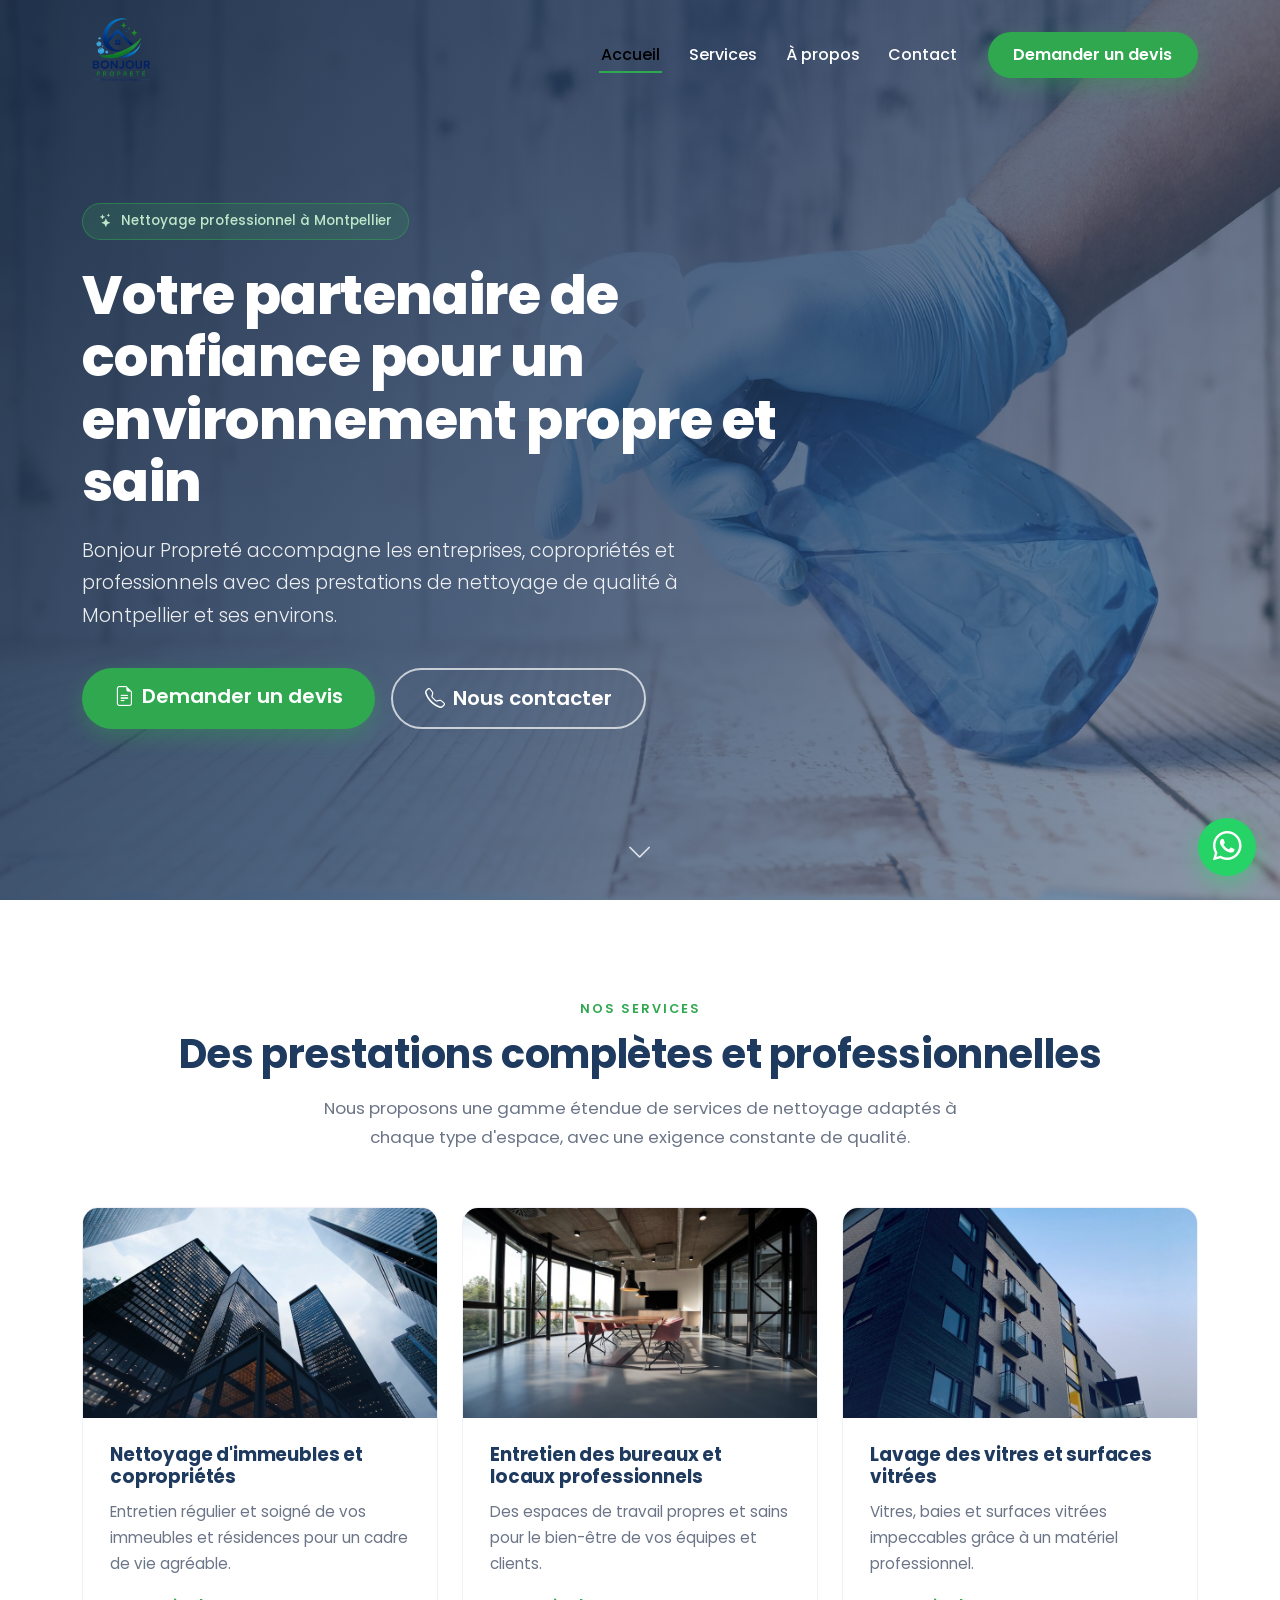
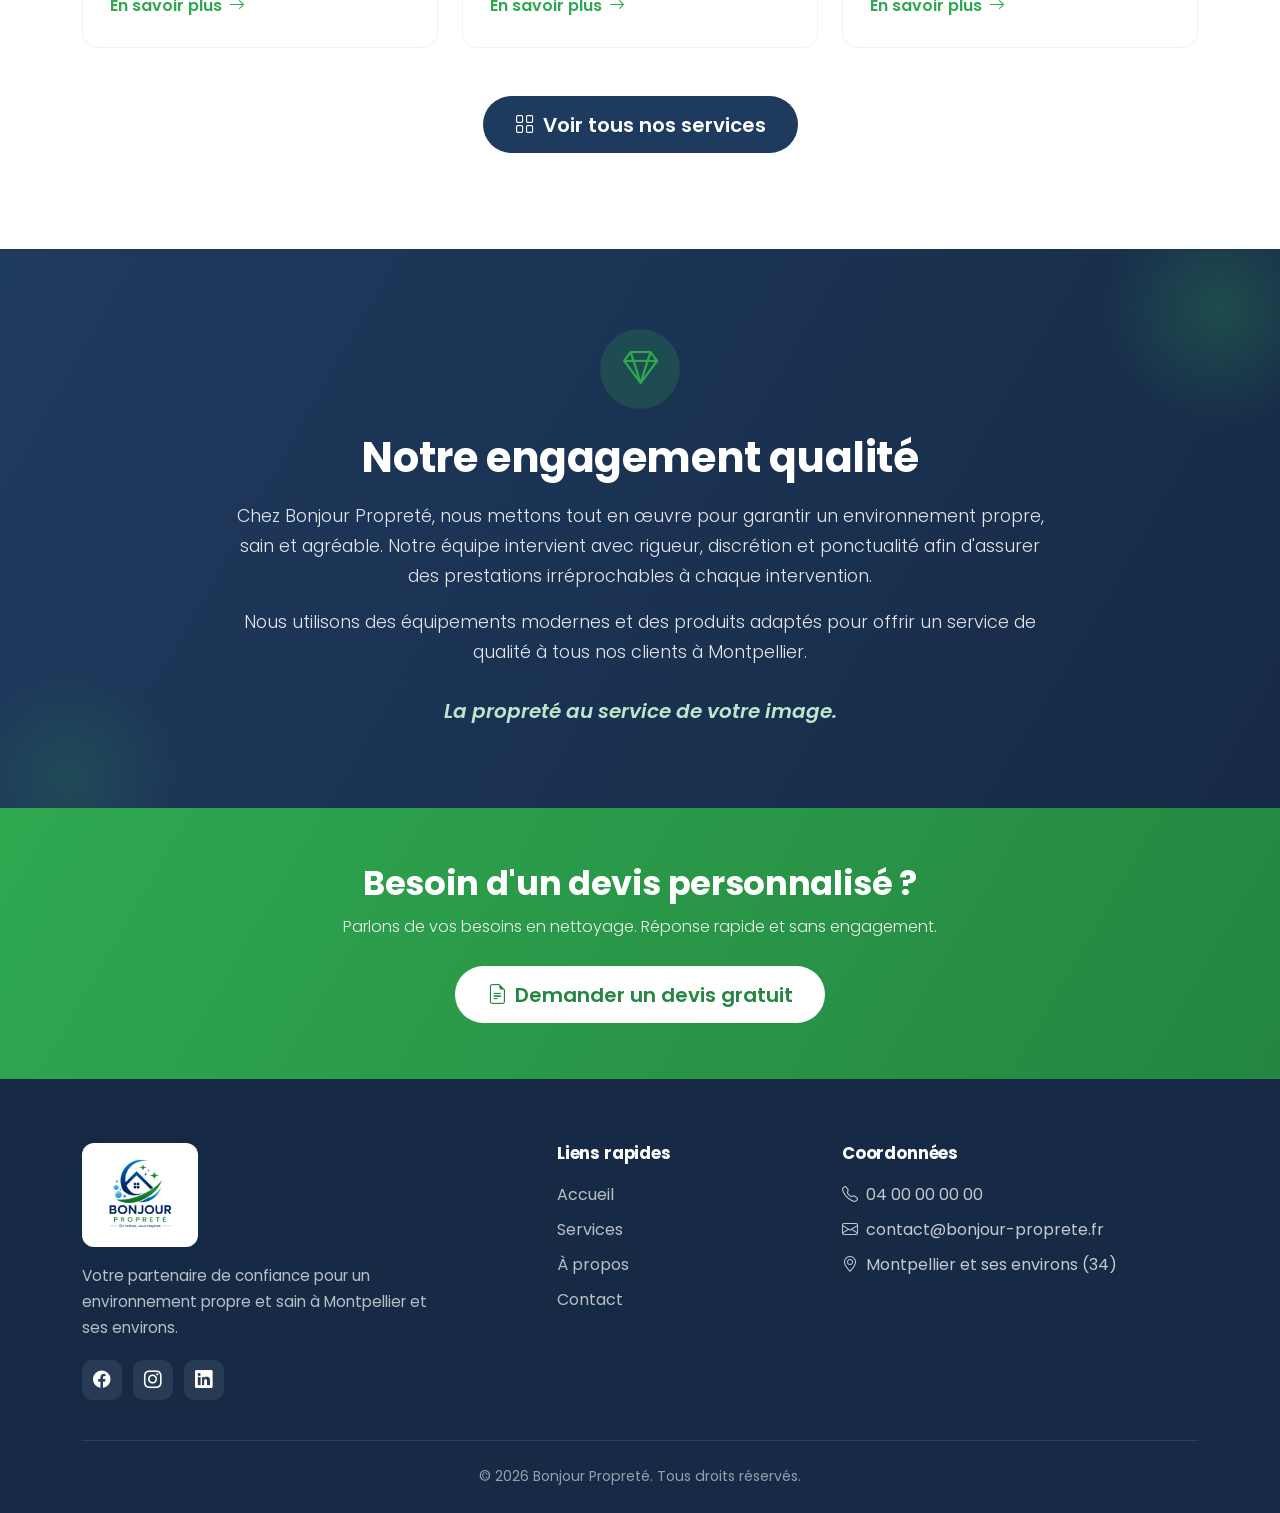
==== index.html @ d576c82c "Site vitrine Bonjour Proprete (HTML/CSS/Bootstrap) Co-authored-by: Cursor <cursoragent@cursor.com>" ====
<!DOCTYPE html>
<html lang="fr">
<head>
    <meta charset="UTF-8">
    <meta name="viewport" content="width=device-width, initial-scale=1.0">

    <!-- SEO -->
    <title>Bonjour Propreté | Entreprise de nettoyage professionnel à Montpellier</title>
    <meta name="description" content="Bonjour Propreté : entreprise de nettoyage professionnel à Montpellier. Nettoyage d'immeubles, copropriétés, bureaux, vitres, désinfection et entretien sur mesure. Demandez votre devis gratuit.">
    <meta name="keywords" content="nettoyage Montpellier, entreprise de nettoyage, nettoyage immeuble, nettoyage copropriété, entretien bureaux, nettoyage vitres, désinfection, Bonjour Propreté">
    <meta name="author" content="Bonjour Propreté">
    <meta name="robots" content="index, follow">

    <!-- Open Graph -->
    <meta property="og:type" content="website">
    <meta property="og:title" content="Bonjour Propreté | Nettoyage professionnel à Montpellier">
    <meta property="og:description" content="Votre partenaire de confiance pour un environnement propre et sain. Prestations de nettoyage de qualité à Montpellier et ses environs.">
    <meta property="og:locale" content="fr_FR">

    <link rel="canonical" href="https://www.bonjour-proprete.fr/">

    <!-- Google Fonts : Poppins -->
    <link rel="preconnect" href="https://fonts.googleapis.com">
    <link rel="preconnect" href="https://fonts.gstatic.com" crossorigin>
    <link href="https://fonts.googleapis.com/css2?family=Poppins:wght@300;400;500;600;700;800&display=swap" rel="stylesheet">

    <!-- Bootstrap 5 CSS -->
    <link href="https://cdn.jsdelivr.net/npm/bootstrap@5.3.3/dist/css/bootstrap.min.css" rel="stylesheet">

    <!-- Bootstrap Icons -->
    <link rel="stylesheet" href="https://cdn.jsdelivr.net/npm/bootstrap-icons@1.11.3/font/bootstrap-icons.min.css">

    <!-- Styles personnalisés -->
    <link rel="stylesheet" href="css/style.css">
</head>
<body>

    <!-- ================= HEADER ================= -->
    <header>
        <nav class="navbar navbar-expand-lg fixed-top bp-navbar" id="mainNav">
            <div class="container">
                <a class="navbar-brand" href="index.html">
                    <span class="bp-logo-badge">
                        <img src="images/BonjourPropete-.png" alt="Bonjour Propreté - entreprise de nettoyage" class="bp-logo-img">
                    </span>
                </a>

                <button class="navbar-toggler" type="button" data-bs-toggle="collapse" data-bs-target="#navContent" aria-controls="navContent" aria-expanded="false" aria-label="Ouvrir le menu">
                    <span class="navbar-toggler-icon"></span>
                </button>

                <div class="collapse navbar-collapse" id="navContent">
                    <ul class="navbar-nav ms-auto align-items-lg-center">
                        <li class="nav-item"><a class="nav-link active" href="index.html">Accueil</a></li>
                        <li class="nav-item"><a class="nav-link" href="services.html">Services</a></li>
                        <li class="nav-item"><a class="nav-link" href="apropos.html">À propos</a></li>
                        <li class="nav-item"><a class="nav-link" href="contact.html">Contact</a></li>
                        <li class="nav-item ms-lg-3 mt-2 mt-lg-0">
                            <a class="btn btn-bp-green" href="contact.html">Demander un devis</a>
                        </li>
                    </ul>
                </div>
            </div>
        </nav>
    </header>

    <!-- ================= HERO ================= -->
    <section id="accueil" class="bp-hero">
        <div class="bp-hero-overlay"></div>
        <div class="container bp-hero-content">
            <div class="row">
                <div class="col-lg-9 col-xl-8">
                    <span class="bp-hero-badge reveal" data-reveal>
                        <i class="bi bi-stars"></i> Nettoyage professionnel à Montpellier
                    </span>
                    <h1 class="bp-hero-title reveal" data-reveal>
                        Votre partenaire de confiance pour un environnement propre et sain
                    </h1>
                    <p class="bp-hero-subtitle reveal" data-reveal>
                        Bonjour Propreté accompagne les entreprises, copropriétés et professionnels
                        avec des prestations de nettoyage de qualité à Montpellier et ses environs.
                    </p>
                    <div class="bp-hero-actions reveal" data-reveal>
                        <a href="contact.html" class="btn btn-bp-green btn-lg">
                            <i class="bi bi-file-earmark-text me-2"></i>Demander un devis
                        </a>
                        <a href="contact.html" class="btn btn-bp-outline-light btn-lg">
                            <i class="bi bi-telephone me-2"></i>Nous contacter
                        </a>
                    </div>
                </div>
            </div>
        </div>
        <a href="#apercu-services" class="bp-hero-scroll" aria-label="Découvrir nos services">
            <i class="bi bi-chevron-down"></i>
        </a>
    </section>

    <!-- ================= APERÇU DES SERVICES ================= -->
    <section id="apercu-services" class="bp-section">
        <div class="container">
            <div class="text-center bp-section-head reveal" data-reveal>
                <span class="bp-eyebrow">Nos services</span>
                <h2 class="bp-section-title">Des prestations complètes et professionnelles</h2>
                <p class="bp-section-text mx-auto">
                    Nous proposons une gamme étendue de services de nettoyage adaptés à chaque type d'espace,
                    avec une exigence constante de qualité.
                </p>
            </div>

            <div class="row g-4">
                <div class="col-md-6 col-lg-4 reveal" data-reveal>
                    <article class="bp-service-card h-100">
                        <div class="bp-service-media">
                            <img src="images/services/immeuble.jpg" alt="Nettoyage d'immeubles et copropriétés" loading="lazy">
                        </div>
                        <div class="bp-service-body">
                            <h3>Nettoyage d'immeubles et copropriétés</h3>
                            <p>Entretien régulier et soigné de vos immeubles et résidences pour un cadre de vie agréable.</p>
                            <a href="services.html" class="bp-service-link">En savoir plus <i class="bi bi-arrow-right"></i></a>
                        </div>
                    </article>
                </div>
                <div class="col-md-6 col-lg-4 reveal" data-reveal>
                    <article class="bp-service-card h-100">
                        <div class="bp-service-media">
                            <img src="images/services/bureaux.jpg" alt="Entretien des bureaux et locaux professionnels" loading="lazy">
                        </div>
                        <div class="bp-service-body">
                            <h3>Entretien des bureaux et locaux professionnels</h3>
                            <p>Des espaces de travail propres et sains pour le bien-être de vos équipes et clients.</p>
                            <a href="services.html" class="bp-service-link">En savoir plus <i class="bi bi-arrow-right"></i></a>
                        </div>
                    </article>
                </div>
                <div class="col-md-6 col-lg-4 reveal" data-reveal>
                    <article class="bp-service-card h-100">
                        <div class="bp-service-media">
                            <img src="images/services/vitres.jpg" alt="Lavage des vitres et surfaces vitrées" loading="lazy">
                        </div>
                        <div class="bp-service-body">
                            <h3>Lavage des vitres et surfaces vitrées</h3>
                            <p>Vitres, baies et surfaces vitrées impeccables grâce à un matériel professionnel.</p>
                            <a href="services.html" class="bp-service-link">En savoir plus <i class="bi bi-arrow-right"></i></a>
                        </div>
                    </article>
                </div>
            </div>

            <div class="text-center mt-5 reveal" data-reveal>
                <a href="services.html" class="btn btn-bp-navy btn-lg">
                    <i class="bi bi-grid me-2"></i>Voir tous nos services
                </a>
            </div>
        </div>
    </section>

    <!-- ================= ENGAGEMENT QUALITÉ ================= -->
    <section class="bp-quality">
        <div class="container">
            <div class="row justify-content-center text-center">
                <div class="col-lg-9 reveal" data-reveal>
                    <span class="bp-quality-icon"><i class="bi bi-gem"></i></span>
                    <h2>Notre engagement qualité</h2>
                    <p>
                        Chez Bonjour Propreté, nous mettons tout en œuvre pour garantir un environnement
                        propre, sain et agréable. Notre équipe intervient avec rigueur, discrétion et
                        ponctualité afin d'assurer des prestations irréprochables à chaque intervention.
                    </p>
                    <p>
                        Nous utilisons des équipements modernes et des produits adaptés pour offrir
                        un service de qualité à tous nos clients à Montpellier.
                    </p>
                    <p class="bp-quality-tagline">La propreté au service de votre image.</p>
                </div>
            </div>
        </div>
    </section>

    <!-- ================= BANDEAU CTA ================= -->
    <section class="bp-cta-band">
        <div class="container reveal" data-reveal>
            <h2>Besoin d'un devis personnalisé ?</h2>
            <p>Parlons de vos besoins en nettoyage. Réponse rapide et sans engagement.</p>
            <a href="contact.html" class="btn btn-bp-white btn-lg">
                <i class="bi bi-file-earmark-text me-2"></i>Demander un devis gratuit
            </a>
        </div>
    </section>

    <!-- ================= FOOTER ================= -->
    <footer class="bp-footer">
        <div class="container">
            <div class="row g-4">
                <div class="col-lg-4">
                    <a class="navbar-brand d-inline-flex mb-3" href="index.html">
                        <span class="bp-logo-badge">
                            <img src="images/BonjourPropete-.png" alt="Bonjour Propreté" class="bp-logo-img">
                        </span>
                    </a>
                    <p class="bp-footer-text">
                        Votre partenaire de confiance pour un environnement propre et sain à Montpellier et ses environs.
                    </p>
                    <div class="bp-social">
                        <a href="#" aria-label="Facebook"><i class="bi bi-facebook"></i></a>
                        <a href="#" aria-label="Instagram"><i class="bi bi-instagram"></i></a>
                        <a href="#" aria-label="LinkedIn"><i class="bi bi-linkedin"></i></a>
                    </div>
                </div>
                <div class="col-6 col-lg-3 offset-lg-1">
                    <h4>Liens rapides</h4>
                    <ul class="bp-footer-links">
                        <li><a href="index.html">Accueil</a></li>
                        <li><a href="services.html">Services</a></li>
                        <li><a href="apropos.html">À propos</a></li>
                        <li><a href="contact.html">Contact</a></li>
                    </ul>
                </div>
                <div class="col-6 col-lg-4">
                    <h4>Coordonnées</h4>
                    <ul class="bp-footer-contact">
                        <li><i class="bi bi-telephone me-2"></i>04 00 00 00 00</li>
                        <li><i class="bi bi-envelope me-2"></i>contact@bonjour-proprete.fr</li>
                        <li><i class="bi bi-geo-alt me-2"></i>Montpellier et ses environs (34)</li>
                    </ul>
                </div>
            </div>
            <div class="bp-footer-bottom">
                <p>© <span id="year"></span> Bonjour Propreté. Tous droits réservés.</p>
            </div>
        </div>
    </footer>

    <!-- Bouton WhatsApp flottant -->
    <a href="https://wa.me/33600000000" class="bp-whatsapp" target="_blank" rel="noopener" aria-label="Contactez-nous sur WhatsApp">
        <i class="bi bi-whatsapp"></i>
    </a>

    <!-- Bootstrap JS -->
    <script src="https://cdn.jsdelivr.net/npm/bootstrap@5.3.3/dist/js/bootstrap.bundle.min.js"></script>
    <!-- Script personnalisé -->
    <script src="js/script.js"></script>
</body>
</html>
---- css/style.css ----
/* ===================================================================
   Bonjour Propreté — Styles personnalisés
   Palette (couleurs du logo) :
   Bleu marine #1F3A5F · Bleu clair #4BA3E8 · Blanc #FFFFFF
   Gris clair #F5F7FA · Vert #2FA850 · Texte #333333
   =================================================================== */

:root {
    --bp-navy: #1F3A5F;
    --bp-navy-dark: #162a45;
    --bp-white: #FFFFFF;
    --bp-light: #F5F7FA;
    --bp-green: #2FA850;
    --bp-green-dark: #248640;
    --bp-blue-light: #4BA3E8;
    --bp-text: #333333;
    --bp-muted: #6b7587;
    --bp-shadow: 0 18px 45px rgba(31, 58, 95, 0.12);
    --bp-shadow-soft: 0 8px 24px rgba(31, 58, 95, 0.08);
    --bp-radius: 16px;
}

* {
    scroll-behavior: smooth;
}

html {
    scroll-behavior: smooth;
}

body {
    font-family: 'Poppins', -apple-system, BlinkMacSystemFont, 'Segoe UI', sans-serif;
    color: var(--bp-text);
    background-color: var(--bp-white);
    overflow-x: hidden;
}

h1, h2, h3, h4, h5, h6 {
    font-weight: 700;
    color: var(--bp-navy);
    letter-spacing: -0.01em;
}

p {
    line-height: 1.7;
    color: var(--bp-text);
}

section {
    scroll-margin-top: 100px;
}

/* ===================== BOUTONS ===================== */
.btn {
    font-weight: 600;
    border-radius: 50px;
    padding: 0.7rem 1.6rem;
    transition: all 0.3s ease;
    border: none;
}

.btn-lg {
    padding: 0.85rem 2rem;
}

.btn-bp-green {
    background-color: var(--bp-green);
    color: #fff;
    box-shadow: 0 8px 20px rgba(47, 168, 80, 0.35);
}

.btn-bp-green:hover {
    background-color: var(--bp-green-dark);
    color: #fff;
    transform: translateY(-2px);
    box-shadow: 0 12px 26px rgba(47, 168, 80, 0.45);
}

.btn-bp-navy {
    background-color: var(--bp-navy);
    color: #fff;
}

.btn-bp-navy:hover {
    background-color: var(--bp-navy-dark);
    color: #fff;
    transform: translateY(-2px);
}

.btn-bp-outline-light {
    background-color: transparent;
    color: #fff;
    border: 2px solid rgba(255, 255, 255, 0.7);
}

.btn-bp-outline-light:hover {
    background-color: #fff;
    color: var(--bp-navy);
    transform: translateY(-2px);
}

/* ===================== NAVBAR ===================== */
.bp-navbar {
    background-color: transparent;
    padding: 0.75rem 0;
    transition: all 0.35s ease;
}

.bp-navbar.scrolled {
    background-color: rgba(255, 255, 255, 0.97);
    box-shadow: var(--bp-shadow-soft);
    padding: 0.45rem 0;
    -webkit-backdrop-filter: blur(8px);
    backdrop-filter: blur(8px);
}

.navbar-brand {
    padding: 0;
}

.bp-logo-img {
    height: 78px;
    width: auto;
    display: block;
    transition: height 0.35s ease;
}

/* Logo transparent affiché directement (sans fond) */
.bp-logo-badge {
    display: inline-flex;
    background-color: transparent;
    padding: 0;
    transition: all 0.35s ease;
}

.bp-navbar.scrolled .bp-logo-img {
    height: 60px;
}

/* Logo du footer (sur fond bleu marine) : pastille blanche pour rester lisible */
.bp-footer .bp-logo-badge {
    background-color: #fff;
    border-radius: 12px;
    padding: 10px 16px;
    box-shadow: var(--bp-shadow-soft);
}

.bp-footer .bp-logo-img {
    height: 84px;
}

/* Liens nav clairs quand la navbar est transparente (au-dessus du hero) */
.bp-navbar .nav-link {
    color: #fff;
    font-weight: 500;
    margin: 0 0.4rem;
    position: relative;
    transition: color 0.25s ease;
}

.bp-navbar .nav-link::after {
    content: '';
    position: absolute;
    left: 0.4rem;
    bottom: 2px;
    width: 0;
    height: 2px;
    background-color: var(--bp-green);
    transition: width 0.3s ease;
}

.bp-navbar .nav-link:hover::after,
.bp-navbar .nav-link.active::after {
    width: calc(100% - 0.8rem);
}

.bp-navbar.scrolled .nav-link {
    color: var(--bp-navy);
}

.navbar-toggler {
    border: none;
    color: #fff;
    font-size: 1.4rem;
}

.navbar-toggler:focus {
    box-shadow: none;
}

.bp-navbar:not(.scrolled) .navbar-toggler-icon {
    filter: invert(1) brightness(2);
}

/* Menu mobile lisible */
@media (max-width: 991.98px) {
    .bp-navbar,
    .bp-navbar.scrolled {
        background-color: rgba(255, 255, 255, 0.98);
        -webkit-backdrop-filter: blur(8px);
        backdrop-filter: blur(8px);
    }
    .bp-navbar .nav-link {
        color: var(--bp-navy);
    }
    .bp-navbar .navbar-toggler-icon {
        filter: none;
    }
    .navbar-toggler {
        color: var(--bp-navy);
    }
    .navbar-collapse {
        padding-top: 0.5rem;
    }
}

/* ===================== HERO ===================== */
.bp-hero {
    position: relative;
    min-height: 100vh;
    display: flex;
    align-items: center;
    background: linear-gradient(rgba(31, 58, 95, 0.05), rgba(31, 58, 95, 0.05)),
        url('../images/hero.jpg') center/cover no-repeat;
    color: #fff;
}

.bp-hero-overlay {
    position: absolute;
    inset: 0;
    background: linear-gradient(120deg, rgba(22, 42, 69, 0.92) 0%, rgba(31, 58, 95, 0.78) 45%, rgba(31, 58, 95, 0.45) 100%);
}

.bp-hero-content {
    position: relative;
    z-index: 2;
    padding-top: 6rem;
    padding-bottom: 4rem;
}

.bp-hero-badge {
    display: inline-flex;
    align-items: center;
    gap: 0.5rem;
    background-color: rgba(47, 168, 80, 0.18);
    border: 1px solid rgba(47, 168, 80, 0.5);
    color: #bfe6cb;
    padding: 0.45rem 1rem;
    border-radius: 50px;
    font-size: 0.85rem;
    font-weight: 500;
    margin-bottom: 1.5rem;
}

.bp-hero-title {
    color: #fff;
    font-size: clamp(2rem, 5vw, 3.4rem);
    font-weight: 800;
    line-height: 1.15;
    margin-bottom: 1.3rem;
}

.bp-hero-subtitle {
    font-size: clamp(1rem, 2vw, 1.2rem);
    color: rgba(255, 255, 255, 0.9);
    max-width: 640px;
    margin-bottom: 2.2rem;
    font-weight: 300;
}

.bp-hero-actions {
    display: flex;
    flex-wrap: wrap;
    gap: 1rem;
}

.bp-hero-scroll {
    position: absolute;
    bottom: 28px;
    left: 50%;
    transform: translateX(-50%);
    z-index: 2;
    color: rgba(255, 255, 255, 0.8);
    font-size: 1.6rem;
    animation: bpBounce 2s infinite;
    text-decoration: none;
}

@keyframes bpBounce {
    0%, 100% { transform: translate(-50%, 0); }
    50% { transform: translate(-50%, 10px); }
}

/* ===================== BANNIÈRE DE PAGE (sous-pages) ===================== */
.bp-page-hero {
    position: relative;
    background: linear-gradient(120deg, var(--bp-navy-dark) 0%, var(--bp-navy) 100%);
    color: #fff;
    padding: 10rem 0 4.5rem;
    text-align: center;
    overflow: hidden;
}

.bp-page-hero::before {
    content: '';
    position: absolute;
    top: -80px;
    right: -60px;
    width: 260px;
    height: 260px;
    background: radial-gradient(circle, rgba(47, 168, 80, 0.25), transparent 70%);
    border-radius: 50%;
}

.bp-page-hero::after {
    content: '';
    position: absolute;
    bottom: -90px;
    left: -50px;
    width: 240px;
    height: 240px;
    background: radial-gradient(circle, rgba(75, 163, 232, 0.18), transparent 70%);
    border-radius: 50%;
}

.bp-page-hero .container {
    position: relative;
    z-index: 2;
}

.bp-page-hero h1 {
    color: #fff;
    font-size: clamp(1.9rem, 4vw, 2.9rem);
    font-weight: 800;
    margin-bottom: 0.9rem;
}

.bp-page-hero p {
    color: rgba(255, 255, 255, 0.85);
    max-width: 640px;
    margin: 0 auto;
    font-weight: 300;
}

.bp-breadcrumb {
    display: inline-flex;
    align-items: center;
    gap: 0.5rem;
    margin-top: 1.2rem;
    font-size: 0.9rem;
    color: rgba(255, 255, 255, 0.7);
}

.bp-breadcrumb a {
    color: #bfe6cb;
    text-decoration: none;
    transition: color 0.25s ease;
}

.bp-breadcrumb a:hover {
    color: #fff;
}

.bp-breadcrumb i {
    font-size: 0.75rem;
}

/* Bandeau d'appel à l'action */
.bp-cta-band {
    background: linear-gradient(120deg, var(--bp-green) 0%, var(--bp-green-dark) 100%);
    color: #fff;
    padding: 3.5rem 0;
    text-align: center;
}

.bp-cta-band h2 {
    color: #fff;
    font-size: clamp(1.5rem, 3vw, 2.1rem);
    margin-bottom: 0.6rem;
}

.bp-cta-band p {
    color: rgba(255, 255, 255, 0.9);
    margin-bottom: 1.6rem;
    font-weight: 300;
}

.btn-bp-white {
    background-color: #fff;
    color: var(--bp-green-dark);
}

.btn-bp-white:hover {
    background-color: var(--bp-navy);
    color: #fff;
    transform: translateY(-2px);
}

/* ===================== SECTIONS GÉNÉRIQUES ===================== */
.bp-section {
    padding: 6rem 0;
}

.bp-section-alt {
    background-color: var(--bp-light);
}

.bp-section-head {
    margin-bottom: 3.5rem;
}

.bp-eyebrow {
    display: inline-block;
    text-transform: uppercase;
    letter-spacing: 2px;
    font-size: 0.8rem;
    font-weight: 600;
    color: var(--bp-green);
    margin-bottom: 0.75rem;
}

.bp-section-title {
    font-size: clamp(1.6rem, 3.5vw, 2.5rem);
    font-weight: 700;
    margin-bottom: 1rem;
}

.bp-section-text {
    color: var(--bp-muted);
    max-width: 680px;
    font-size: 1.05rem;
}

/* ===================== SERVICES ===================== */
.bp-service-card {
    display: flex;
    flex-direction: column;
    background-color: #fff;
    border: 1px solid #eef1f6;
    border-radius: var(--bp-radius);
    overflow: hidden;
    transition: transform 0.35s ease, box-shadow 0.35s ease, border-color 0.35s ease;
}

.bp-service-card:hover {
    transform: translateY(-8px);
    box-shadow: var(--bp-shadow);
    border-color: transparent;
}

.bp-service-media {
    position: relative;
    height: 210px;
    overflow: hidden;
}

.bp-service-media img {
    width: 100%;
    height: 100%;
    object-fit: cover;
    transition: transform 0.6s ease;
}

.bp-service-card:hover .bp-service-media img {
    transform: scale(1.08);
}

.bp-service-media::after {
    content: '';
    position: absolute;
    inset: 0;
    background: linear-gradient(to top, rgba(31, 58, 95, 0.35), transparent 55%);
}

.bp-service-body {
    display: flex;
    flex-direction: column;
    flex: 1 1 auto;
    padding: 1.6rem 1.7rem 1.8rem;
}

.bp-service-card h3 {
    font-size: 1.15rem;
    margin-bottom: 0.7rem;
}

.bp-service-card p {
    color: var(--bp-muted);
    font-size: 0.95rem;
    margin-bottom: 1.1rem;
}

.bp-service-link {
    margin-top: auto;
    align-self: flex-start;
    display: inline-flex;
    align-items: center;
    gap: 0.45rem;
    font-weight: 600;
    color: var(--bp-green);
    text-decoration: none;
    transition: gap 0.25s ease, color 0.25s ease;
}

.bp-service-link i {
    transition: transform 0.25s ease;
}

.bp-service-link:hover {
    color: var(--bp-green-dark);
}

.bp-service-link:hover i {
    transform: translateX(4px);
}

/* ===================== PRESTATIONS DÉTAILLÉES ===================== */
.bp-detail-card {
    background-color: #fff;
    border-radius: var(--bp-radius);
    padding: 2.2rem;
    box-shadow: var(--bp-shadow-soft);
    transition: transform 0.35s ease, box-shadow 0.35s ease;
    border-top: 4px solid var(--bp-green);
}

.bp-detail-card:hover {
    transform: translateY(-6px);
    box-shadow: var(--bp-shadow);
}

.bp-detail-freq {
    display: inline-flex;
    align-items: center;
    gap: 0.4rem;
    background-color: rgba(47, 168, 80, 0.12);
    color: var(--bp-green-dark);
    font-size: 0.78rem;
    font-weight: 600;
    padding: 0.35rem 0.8rem;
    border-radius: 50px;
    margin-bottom: 1.2rem;
}

.bp-detail-head {
    display: flex;
    align-items: center;
    gap: 1rem;
    margin-bottom: 1.5rem;
}

.bp-detail-head i {
    font-size: 1.8rem;
    color: var(--bp-green);
    background-color: rgba(31, 58, 95, 0.06);
    width: 56px;
    height: 56px;
    border-radius: 14px;
    display: flex;
    align-items: center;
    justify-content: center;
}

.bp-detail-head h3 {
    font-size: 1.25rem;
    margin: 0;
}

.bp-detail-list {
    list-style: none;
    padding: 0;
    margin: 0;
}

.bp-detail-list li {
    position: relative;
    padding-left: 1.8rem;
    margin-bottom: 0.75rem;
    color: var(--bp-text);
}

.bp-detail-list li::before {
    content: '\F26E';
    font-family: 'bootstrap-icons';
    position: absolute;
    left: 0;
    top: 1px;
    color: var(--bp-green);
    font-size: 1rem;
}

/* ===================== POURQUOI NOUS CHOISIR ===================== */
.bp-why-card {
    text-align: center;
    padding: 2rem 1.2rem;
    border-radius: var(--bp-radius);
    background-color: #fff;
    transition: transform 0.35s ease, box-shadow 0.35s ease;
}

.bp-why-card:hover {
    transform: translateY(-6px);
    box-shadow: var(--bp-shadow);
}

.bp-why-icon {
    width: 72px;
    height: 72px;
    margin: 0 auto 1.2rem;
    border-radius: 50%;
    display: flex;
    align-items: center;
    justify-content: center;
    font-size: 1.9rem;
    color: #fff;
    background: linear-gradient(135deg, var(--bp-navy), #2c4f7c);
    box-shadow: 0 10px 22px rgba(31, 58, 95, 0.25);
}

.bp-why-card h3 {
    font-size: 1.1rem;
    margin-bottom: 0.6rem;
}

.bp-why-card p {
    color: var(--bp-muted);
    font-size: 0.9rem;
    margin-bottom: 0;
}

/* ===================== À PROPOS ===================== */
.bp-about-img {
    position: relative;
    border-radius: 20px;
    overflow: hidden;
    box-shadow: var(--bp-shadow);
}

.bp-about-img img {
    width: 100%;
    height: 100%;
    object-fit: cover;
    display: block;
    border-radius: 20px;
}

.bp-about-img-badge {
    position: absolute;
    bottom: 22px;
    left: 22px;
    right: 22px;
    background-color: rgba(255, 255, 255, 0.97);
    border-radius: 14px;
    padding: 1rem 1.2rem;
    display: flex;
    align-items: center;
    gap: 0.9rem;
    box-shadow: var(--bp-shadow-soft);
}

.bp-about-img-badge i {
    font-size: 2rem;
    color: var(--bp-green);
}

.bp-about-img-badge strong {
    display: block;
    color: var(--bp-navy);
    font-size: 1rem;
}

.bp-about-img-badge span {
    font-size: 0.85rem;
    color: var(--bp-muted);
}

.bp-quote {
    border-left: 4px solid var(--bp-green);
    background-color: var(--bp-light);
    border-radius: 0 12px 12px 0;
    padding: 1rem 1.3rem;
    margin: 1.5rem 0;
    font-style: italic;
    font-weight: 500;
    color: var(--bp-navy);
}

.bp-about-points {
    list-style: none;
    padding: 0;
    margin: 1.5rem 0 2rem;
}

.bp-about-points li {
    margin-bottom: 0.8rem;
    font-weight: 500;
    color: var(--bp-text);
}

.bp-about-points i {
    color: var(--bp-green);
    margin-right: 0.6rem;
}

/* ===================== ENGAGEMENT QUALITÉ ===================== */
.bp-quality {
    background: linear-gradient(120deg, var(--bp-navy) 0%, var(--bp-navy-dark) 100%);
    color: #fff;
    padding: 5rem 0;
    position: relative;
    overflow: hidden;
}

.bp-quality::before {
    content: '';
    position: absolute;
    top: -60px;
    right: -60px;
    width: 240px;
    height: 240px;
    background: radial-gradient(circle, rgba(47, 168, 80, 0.25), transparent 70%);
    border-radius: 50%;
}

.bp-quality::after {
    content: '';
    position: absolute;
    bottom: -80px;
    left: -40px;
    width: 220px;
    height: 220px;
    background: radial-gradient(circle, rgba(47, 168, 80, 0.18), transparent 70%);
    border-radius: 50%;
}

.bp-quality-icon {
    display: inline-flex;
    align-items: center;
    justify-content: center;
    width: 80px;
    height: 80px;
    border-radius: 50%;
    background-color: rgba(47, 168, 80, 0.2);
    color: var(--bp-green);
    font-size: 2.2rem;
    margin-bottom: 1.5rem;
}

.bp-quality h2 {
    color: #fff;
    font-size: clamp(1.7rem, 4vw, 2.6rem);
    margin-bottom: 1.2rem;
    position: relative;
}

.bp-quality p {
    color: rgba(255, 255, 255, 0.88);
    font-size: 1.1rem;
    font-weight: 300;
    position: relative;
}

.bp-quality-tagline {
    margin-top: 1.6rem;
    margin-bottom: 0;
    font-size: 1.25rem !important;
    font-weight: 600 !important;
    color: #bfe6cb !important;
    font-style: italic;
}

/* ===================== CONTACT ===================== */
.bp-form {
    background-color: #fff;
    border-radius: var(--bp-radius);
    padding: 2.4rem;
    box-shadow: var(--bp-shadow-soft);
    border: 1px solid #eef1f6;
}

.bp-form .form-label {
    font-weight: 500;
    color: var(--bp-navy);
    margin-bottom: 0.4rem;
}

.bp-form .form-control,
.bp-form .form-select {
    border-radius: 10px;
    border: 1px solid #dde3ec;
    padding: 0.7rem 1rem;
    background-color: var(--bp-light);
    transition: all 0.25s ease;
}

.bp-form .form-control:focus,
.bp-form .form-select:focus {
    border-color: var(--bp-green);
    box-shadow: 0 0 0 0.2rem rgba(47, 168, 80, 0.18);
    background-color: #fff;
}

.bp-form-success {
    background-color: #e8f6ee;
    color: #1f7a44;
    border-radius: 10px;
    padding: 0.9rem 1.1rem;
    font-weight: 500;
}

.bp-contact-info {
    background: linear-gradient(135deg, var(--bp-navy), var(--bp-navy-dark));
    border-radius: var(--bp-radius);
    padding: 2.4rem;
    color: #fff;
}

.bp-contact-info h3 {
    color: #fff;
    margin-bottom: 0.4rem;
}

.bp-contact-intro {
    color: rgba(255, 255, 255, 0.75);
    margin-bottom: 1.8rem;
    font-size: 0.95rem;
}

.bp-contact-item {
    display: flex;
    align-items: center;
    gap: 1rem;
    color: #fff;
    text-decoration: none;
    padding: 0.9rem 0;
    border-bottom: 1px solid rgba(255, 255, 255, 0.12);
    transition: all 0.25s ease;
}

.bp-contact-item:hover {
    color: var(--bp-green);
    transform: translateX(4px);
}

.bp-contact-ico {
    flex-shrink: 0;
    width: 46px;
    height: 46px;
    border-radius: 12px;
    background-color: rgba(47, 168, 80, 0.2);
    color: var(--bp-green);
    display: flex;
    align-items: center;
    justify-content: center;
    font-size: 1.2rem;
}

.bp-contact-item strong {
    display: block;
    font-size: 0.8rem;
    text-transform: uppercase;
    letter-spacing: 1px;
    color: rgba(255, 255, 255, 0.6);
    font-weight: 500;
    margin-bottom: 2px;
}

.bp-contact-hours {
    margin-top: 1.6rem;
    padding: 0.9rem 1.1rem;
    background-color: rgba(47, 168, 80, 0.15);
    border-radius: 10px;
    font-size: 0.92rem;
    color: #bfe6cb;
}

/* ===================== FOOTER ===================== */
.bp-footer {
    background-color: var(--bp-navy-dark);
    color: rgba(255, 255, 255, 0.75);
    padding: 4rem 0 1.5rem;
}

.bp-footer h4 {
    color: #fff;
    font-size: 1.05rem;
    margin-bottom: 1.2rem;
}

.bp-footer-text {
    color: rgba(255, 255, 255, 0.7);
    font-size: 0.95rem;
}

.bp-footer-links,
.bp-footer-contact {
    list-style: none;
    padding: 0;
    margin: 0;
}

.bp-footer-links li,
.bp-footer-contact li {
    margin-bottom: 0.7rem;
}

.bp-footer-links a {
    color: rgba(255, 255, 255, 0.7);
    text-decoration: none;
    transition: color 0.25s ease, padding-left 0.25s ease;
}

.bp-footer-links a:hover {
    color: var(--bp-green);
    padding-left: 5px;
}

.bp-social {
    display: flex;
    gap: 0.7rem;
    margin-top: 1.2rem;
}

.bp-social a {
    width: 40px;
    height: 40px;
    border-radius: 10px;
    background-color: rgba(255, 255, 255, 0.08);
    color: #fff;
    display: flex;
    align-items: center;
    justify-content: center;
    font-size: 1.1rem;
    transition: all 0.25s ease;
}

.bp-social a:hover {
    background-color: var(--bp-green);
    color: #fff;
    transform: translateY(-3px);
}

.bp-footer-bottom {
    border-top: 1px solid rgba(255, 255, 255, 0.1);
    margin-top: 2.5rem;
    padding-top: 1.5rem;
    text-align: center;
}

.bp-footer-bottom p {
    margin: 0;
    font-size: 0.88rem;
    color: rgba(255, 255, 255, 0.55);
}

/* ===================== WHATSAPP FLOTTANT ===================== */
.bp-whatsapp {
    position: fixed;
    bottom: 24px;
    right: 24px;
    width: 58px;
    height: 58px;
    border-radius: 50%;
    background-color: #25D366;
    color: #fff;
    display: flex;
    align-items: center;
    justify-content: center;
    font-size: 1.8rem;
    z-index: 1030;
    box-shadow: 0 8px 22px rgba(37, 211, 102, 0.45);
    transition: transform 0.3s ease;
    animation: bpPulse 2.2s infinite;
}

.bp-whatsapp:hover {
    color: #fff;
    transform: scale(1.1);
}

@keyframes bpPulse {
    0% { box-shadow: 0 0 0 0 rgba(37, 211, 102, 0.5); }
    70% { box-shadow: 0 0 0 16px rgba(37, 211, 102, 0); }
    100% { box-shadow: 0 0 0 0 rgba(37, 211, 102, 0); }
}

/* ===================== ANIMATIONS AU DÉFILEMENT ===================== */
.reveal {
    opacity: 0;
    transform: translateY(35px);
    transition: opacity 0.7s ease, transform 0.7s ease;
}

.reveal.is-visible {
    opacity: 1;
    transform: translateY(0);
}

@media (prefers-reduced-motion: reduce) {
    .reveal {
        opacity: 1;
        transform: none;
        transition: none;
    }
    .bp-hero-scroll,
    .bp-whatsapp {
        animation: none;
    }
}

/* ===================== RESPONSIVE ===================== */

/* Évite tout débordement horizontal et garde les médias fluides */
img,
video,
svg {
    max-width: 100%;
    height: auto;
}

/* Grands écrans / petits laptops */
@media (max-width: 1199.98px) {
    .bp-section {
        padding: 5rem 0;
    }
    .bp-hero-title {
        font-size: clamp(2rem, 4.6vw, 3rem);
    }
}

/* Tablettes (paysage) et petits écrans */
@media (max-width: 991.98px) {
    .bp-section {
        padding: 4rem 0;
    }
    .bp-hero {
        min-height: 88vh;
        text-align: center;
    }
    .bp-hero-content {
        padding-top: 7rem;
    }
    .bp-hero-actions {
        justify-content: center;
    }
    .bp-hero-subtitle {
        margin-left: auto;
        margin-right: auto;
    }
    /* Logo : tailles fixes (la navbar est blanche en mode menu mobile) */
    .bp-logo-img,
    .bp-navbar.scrolled .bp-logo-img {
        height: 64px;
    }
    /* Menu déroulant : fond carte lisible */
    .navbar-collapse {
        background-color: #fff;
        border-radius: 14px;
        padding: 0.5rem 1rem 1rem;
        margin-top: 0.5rem;
        box-shadow: var(--bp-shadow-soft);
    }
    .bp-navbar .nav-link {
        margin: 0;
        padding: 0.6rem 0.4rem;
    }
    .bp-navbar .nav-link::after {
        display: none;
    }
    .bp-section-head {
        margin-bottom: 2.5rem;
    }
    .bp-quality {
        padding: 4rem 0;
    }
}

/* Tablettes (portrait) et grands téléphones */
@media (max-width: 767.98px) {
    .bp-hero {
        min-height: 0;
        padding-top: 5rem;
        padding-bottom: 3.5rem;
    }
    .bp-about-img {
        margin-bottom: 2rem;
    }
    .bp-about-img-badge {
        position: static;
        margin-top: -2px;
        border-radius: 0 0 18px 18px;
    }
    .bp-footer {
        text-align: center;
    }
    .bp-footer .navbar-brand {
        justify-content: center;
        display: flex;
    }
    .bp-social {
        justify-content: center;
    }
    .bp-footer-bottom {
        margin-top: 1.5rem;
    }
}

/* Téléphones */
@media (max-width: 575.98px) {
    .bp-section {
        padding: 3rem 0;
    }
    .container {
        padding-left: 1.25rem;
        padding-right: 1.25rem;
    }
    .bp-form,
    .bp-contact-info {
        padding: 1.5rem;
    }
    .bp-service-card,
    .bp-detail-card {
        padding: 1.6rem;
    }
    .btn-lg {
        width: 100%;
    }
    .bp-hero-actions {
        flex-direction: column;
    }
    .bp-hero-badge {
        font-size: 0.78rem;
    }
    .bp-logo-img,
    .bp-navbar.scrolled .bp-logo-img {
        height: 56px;
    }
    .bp-footer .bp-logo-img {
        height: 72px;
    }
    .bp-why-card {
        padding: 1.5rem 0.9rem;
    }
    .bp-why-icon {
        width: 60px;
        height: 60px;
        font-size: 1.6rem;
    }
    .bp-whatsapp {
        width: 52px;
        height: 52px;
        font-size: 1.6rem;
        bottom: 18px;
        right: 18px;
    }
}

/* Très petits téléphones */
@media (max-width: 374.98px) {
    .bp-logo-img,
    .bp-navbar.scrolled .bp-logo-img {
        height: 48px;
    }
    .bp-detail-head {
        flex-direction: column;
        align-items: flex-start;
        gap: 0.6rem;
    }
    .bp-why-card h3 {
        font-size: 1rem;
    }
}
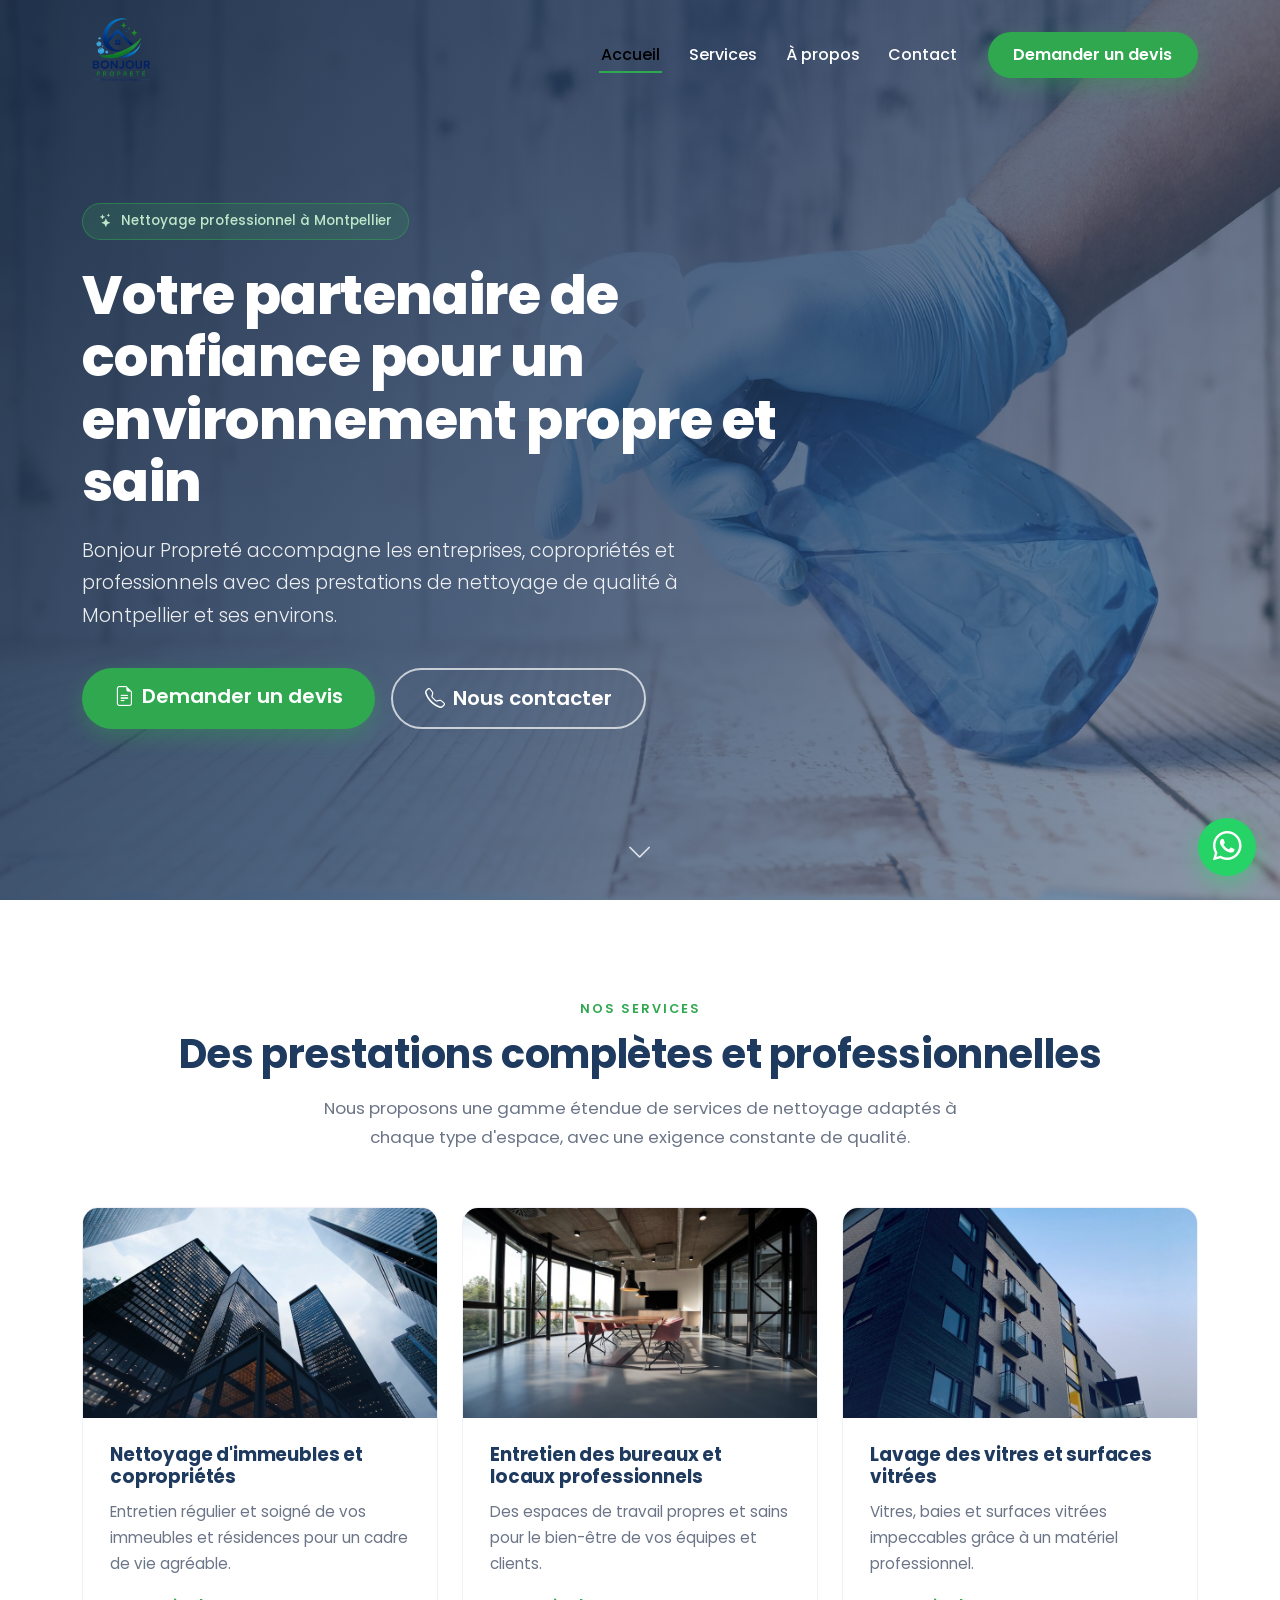
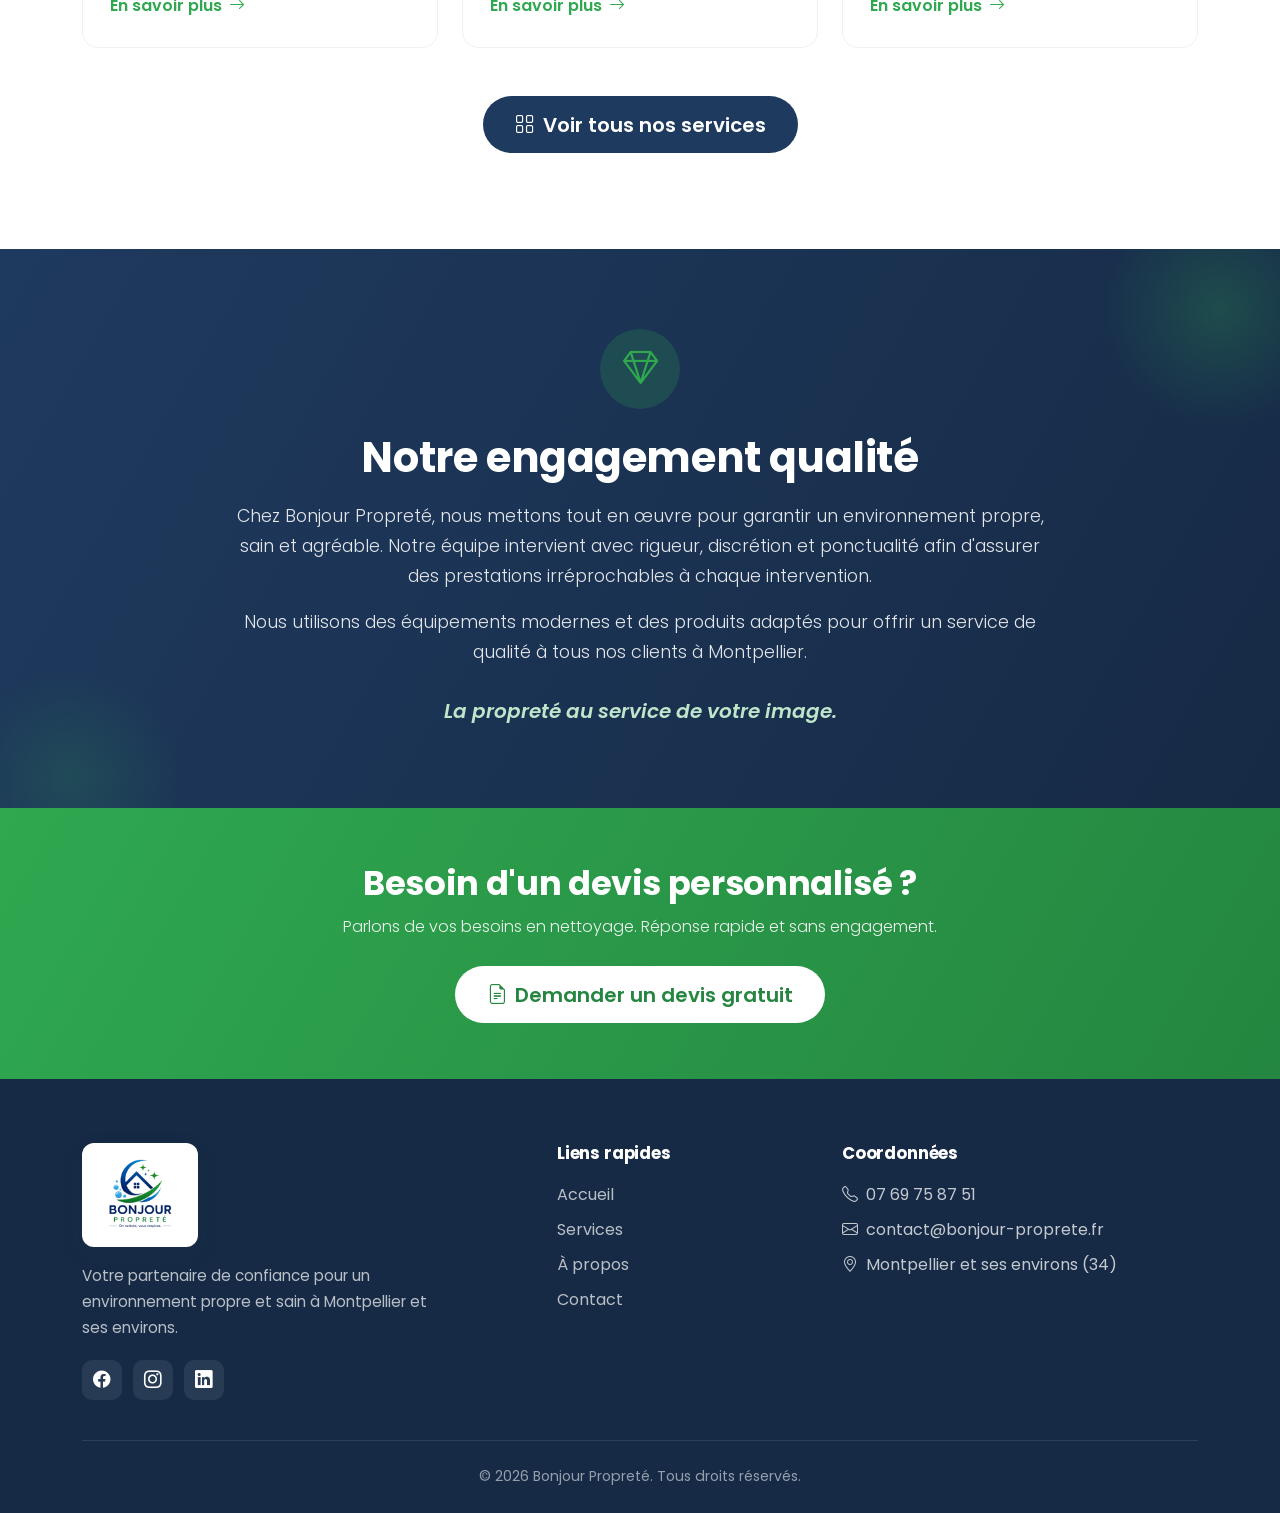
==== commit 9a30546d: "changement de numero" ====
--- a/index.html
+++ b/index.html
@@ -219,7 +219,7 @@
                 <div class="col-6 col-lg-4">
                     <h4>Coordonnées</h4>
                     <ul class="bp-footer-contact">
-                        <li><i class="bi bi-telephone me-2"></i>04 00 00 00 00</li>
+                        <li><i class="bi bi-telephone me-2"></i>07 69 75 87 51</li>
                         <li><i class="bi bi-envelope me-2"></i>contact@bonjour-proprete.fr</li>
                         <li><i class="bi bi-geo-alt me-2"></i>Montpellier et ses environs (34)</li>
                     </ul>
@@ -232,7 +232,7 @@
     </footer>
 
     <!-- Bouton WhatsApp flottant -->
-    <a href="https://wa.me/33600000000" class="bp-whatsapp" target="_blank" rel="noopener" aria-label="Contactez-nous sur WhatsApp">
+    <a href="https://wa.me/33769758751" class="bp-whatsapp" target="_blank" rel="noopener" aria-label="Contactez-nous sur WhatsApp">
         <i class="bi bi-whatsapp"></i>
     </a>
 
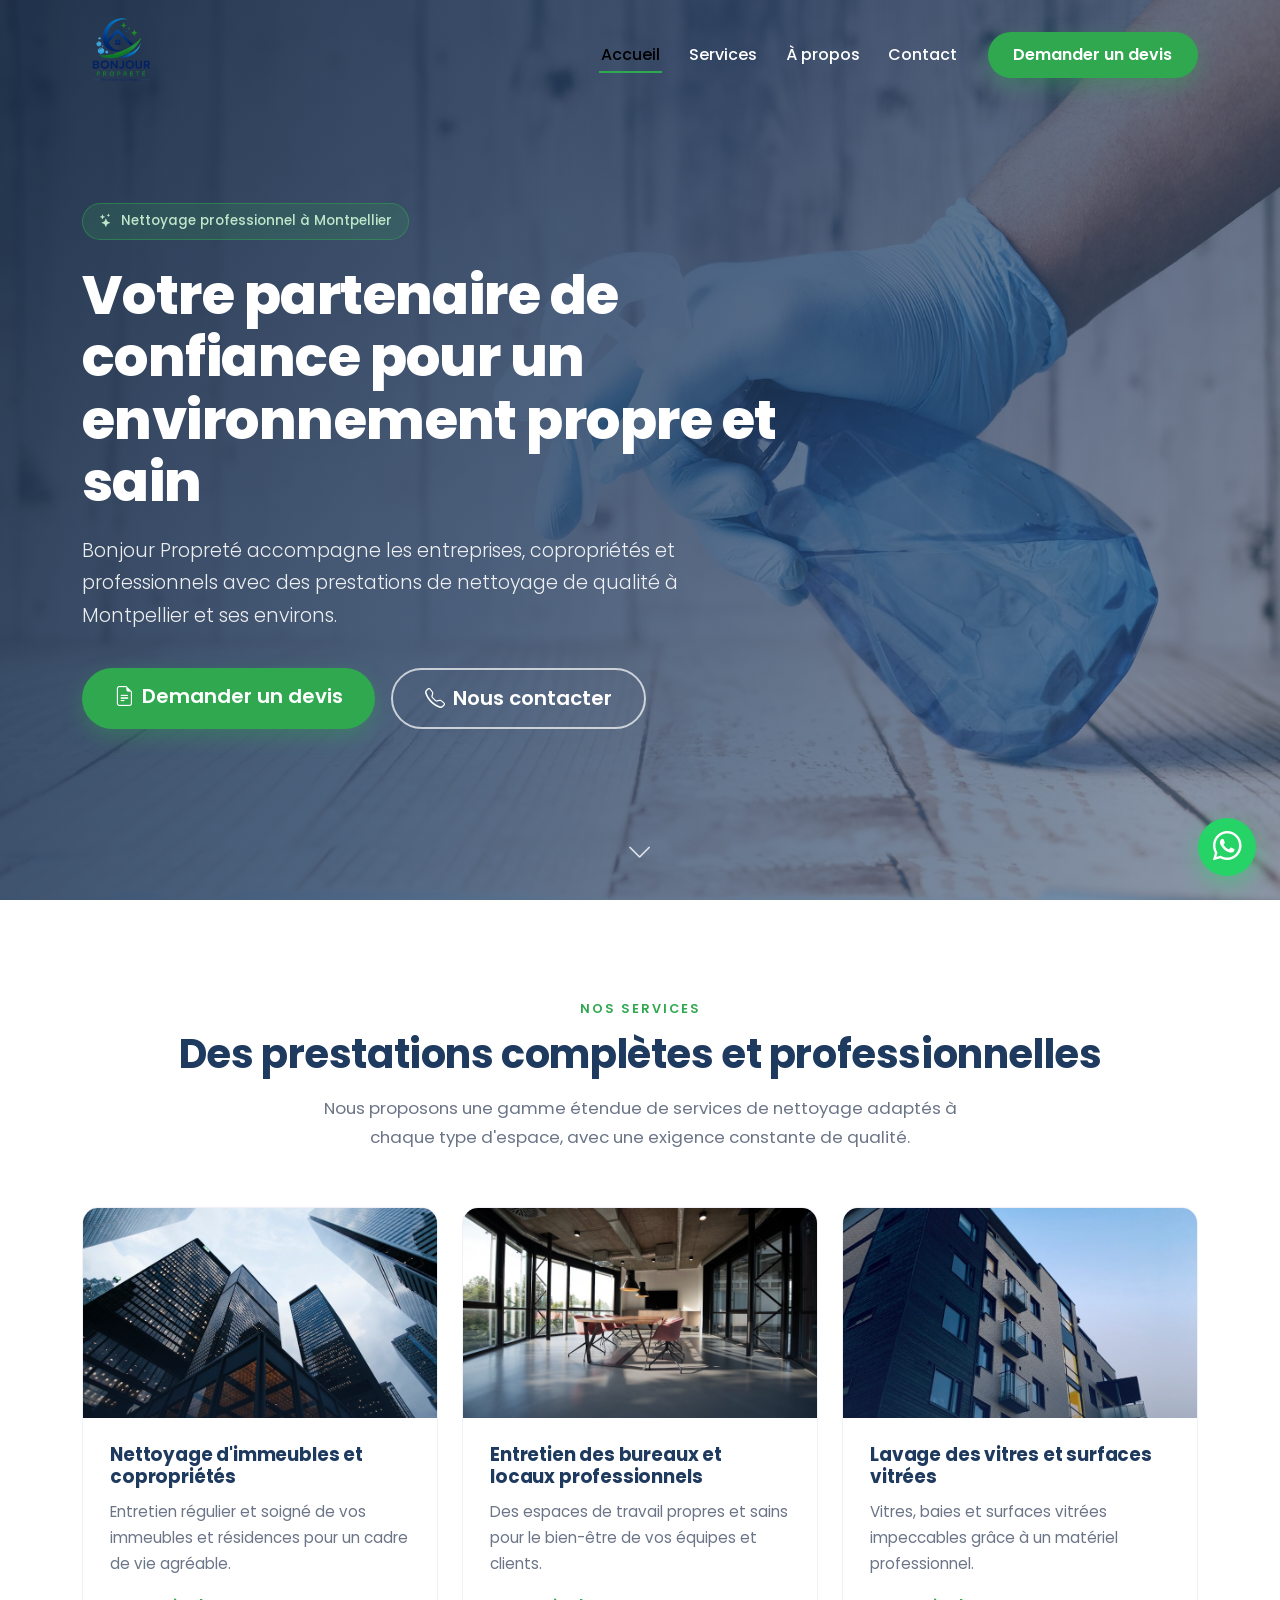
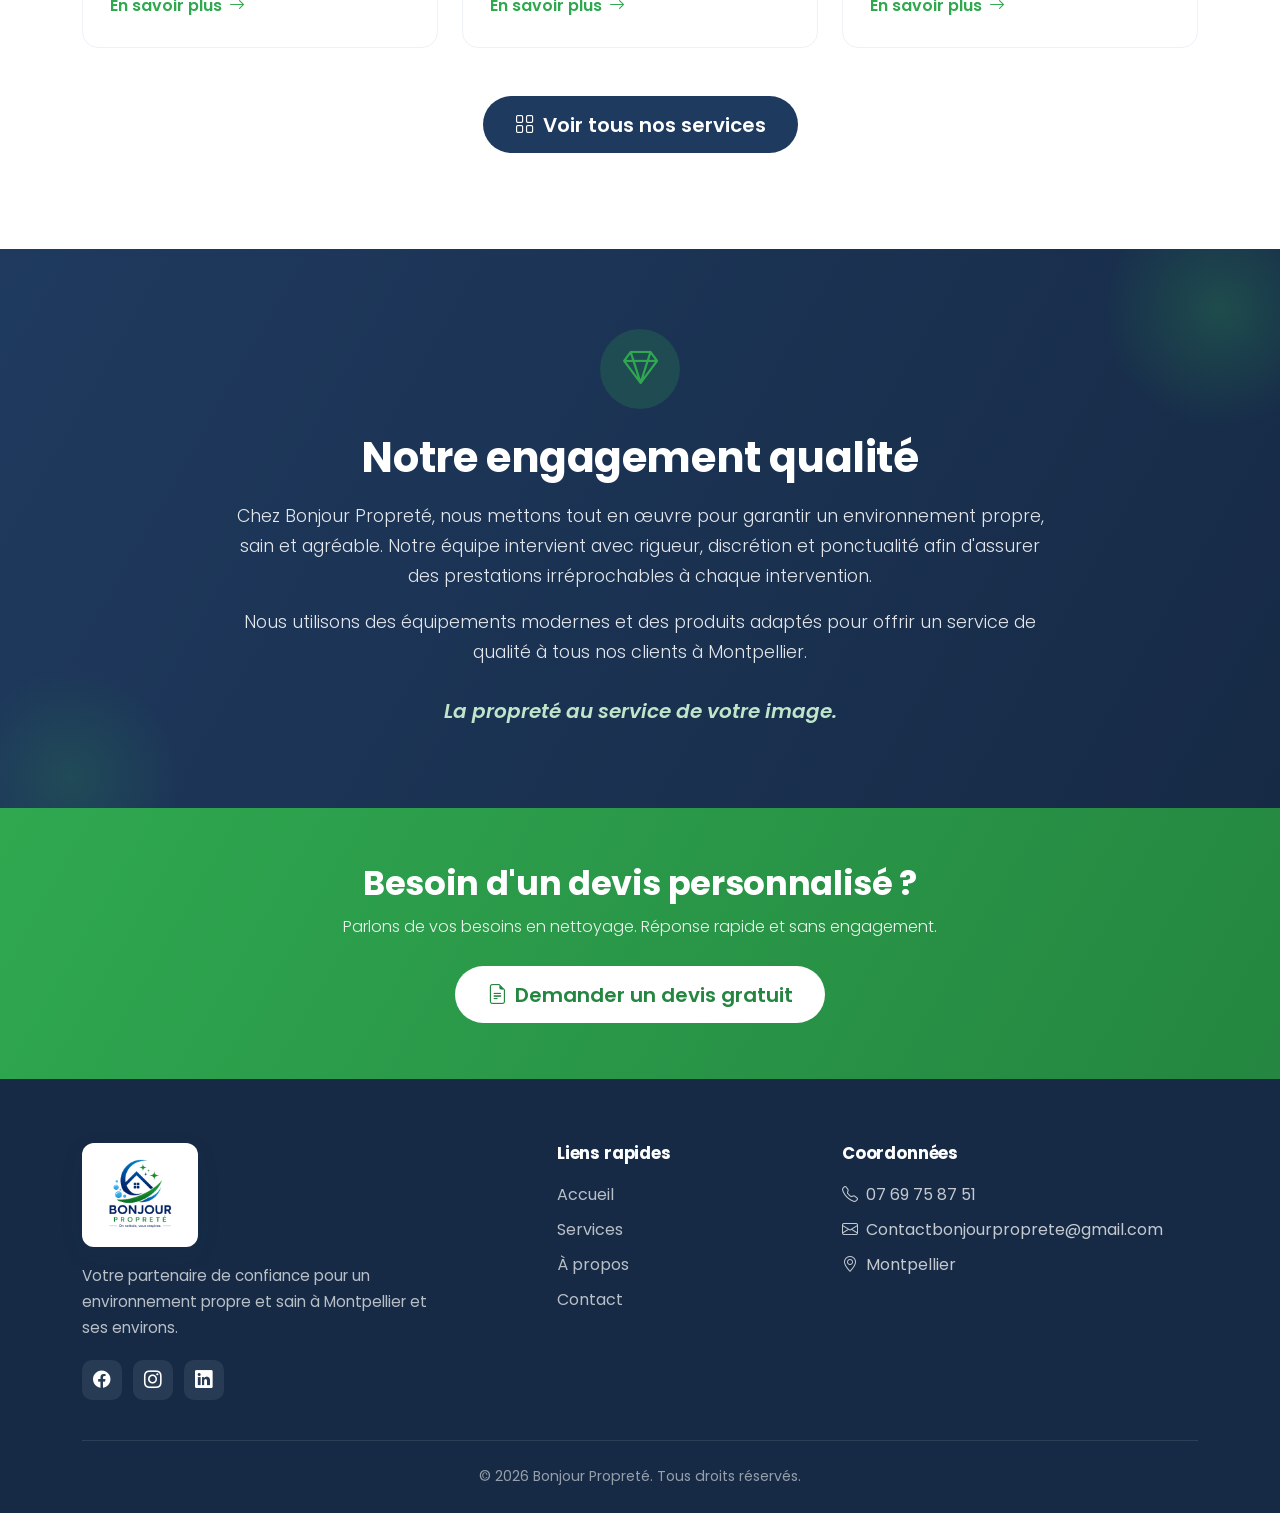
==== commit cf847f95: "Maj coordonnees : email gmail et adresse Montpellier Co-authored-by: Cursor <cursoragent@cursor.com>" ====
--- a/index.html
+++ b/index.html
@@ -220,8 +220,8 @@
                     <h4>Coordonnées</h4>
                     <ul class="bp-footer-contact">
                         <li><i class="bi bi-telephone me-2"></i>07 69 75 87 51</li>
-                        <li><i class="bi bi-envelope me-2"></i>contact@bonjour-proprete.fr</li>
-                        <li><i class="bi bi-geo-alt me-2"></i>Montpellier et ses environs (34)</li>
+                        <li><i class="bi bi-envelope me-2"></i>Contactbonjourproprete@gmail.com</li>
+                        <li><i class="bi bi-geo-alt me-2"></i>Montpellier</li>
                     </ul>
                 </div>
             </div>
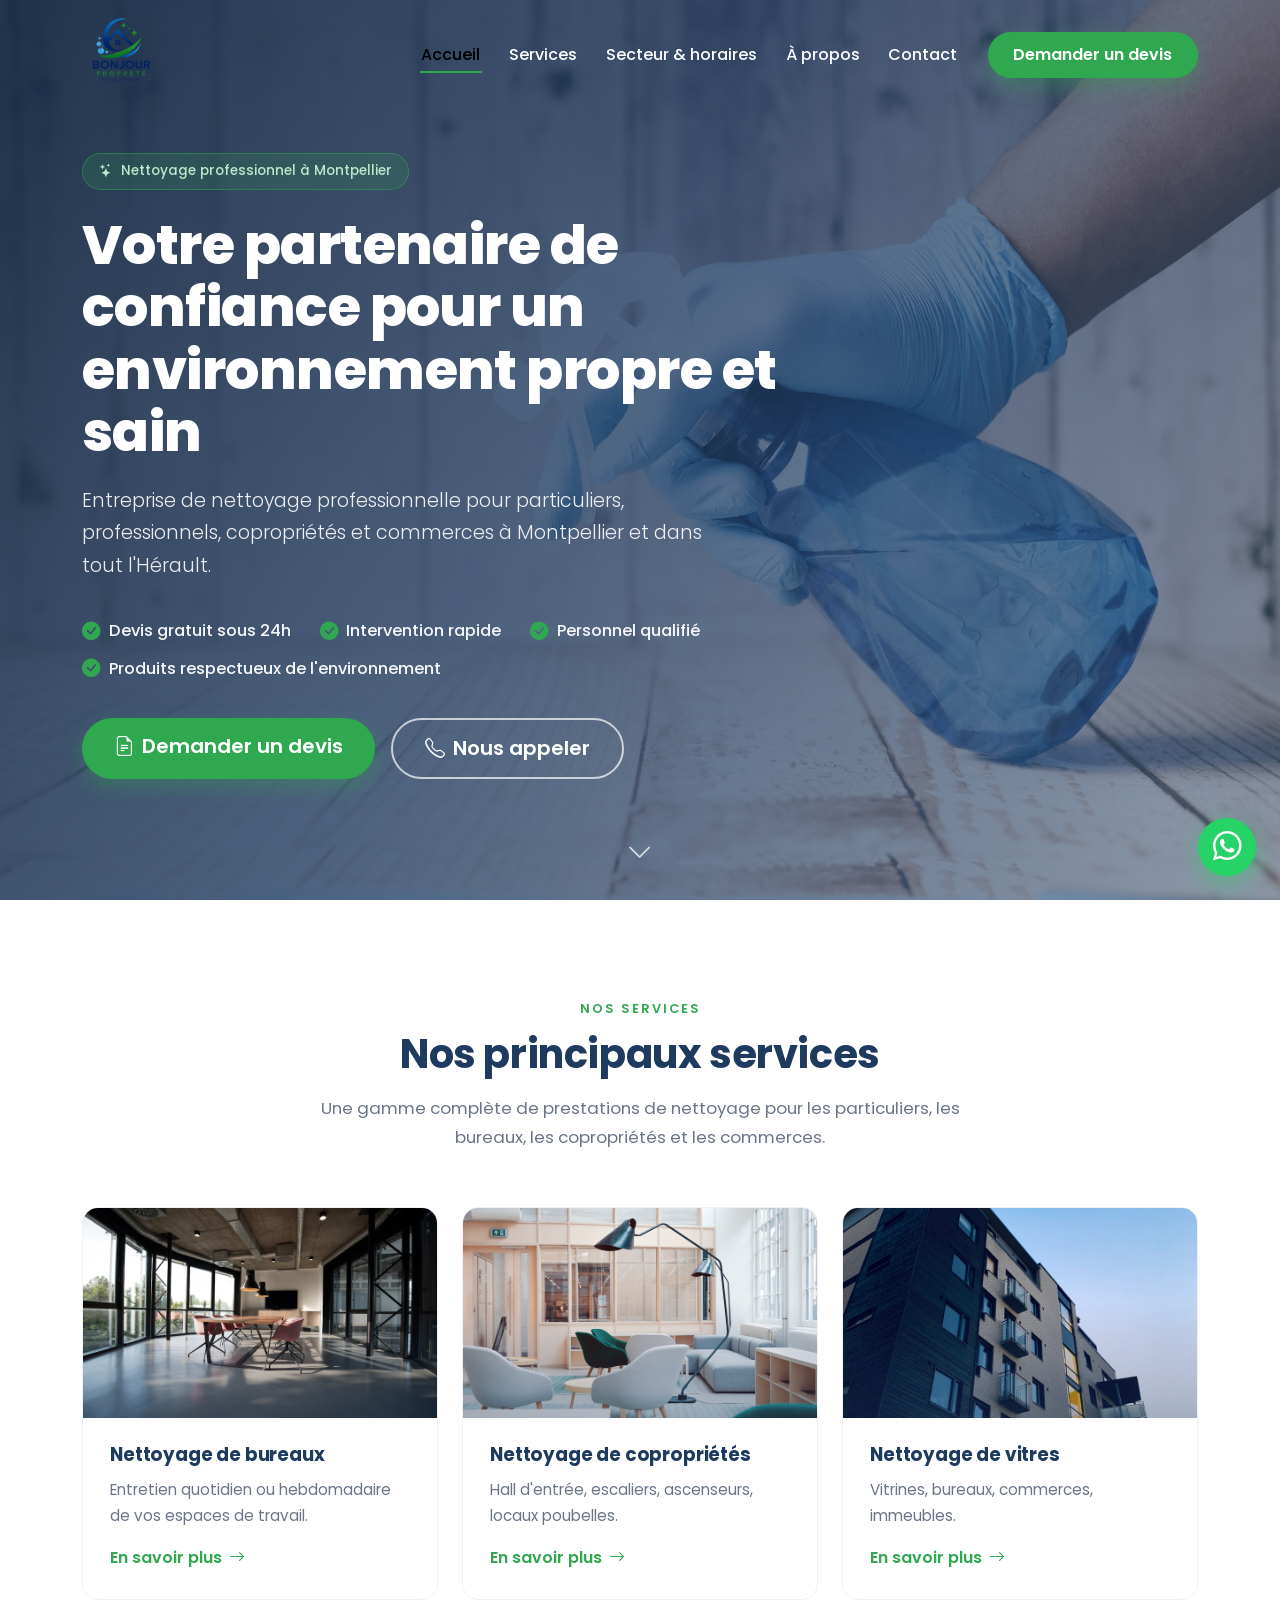
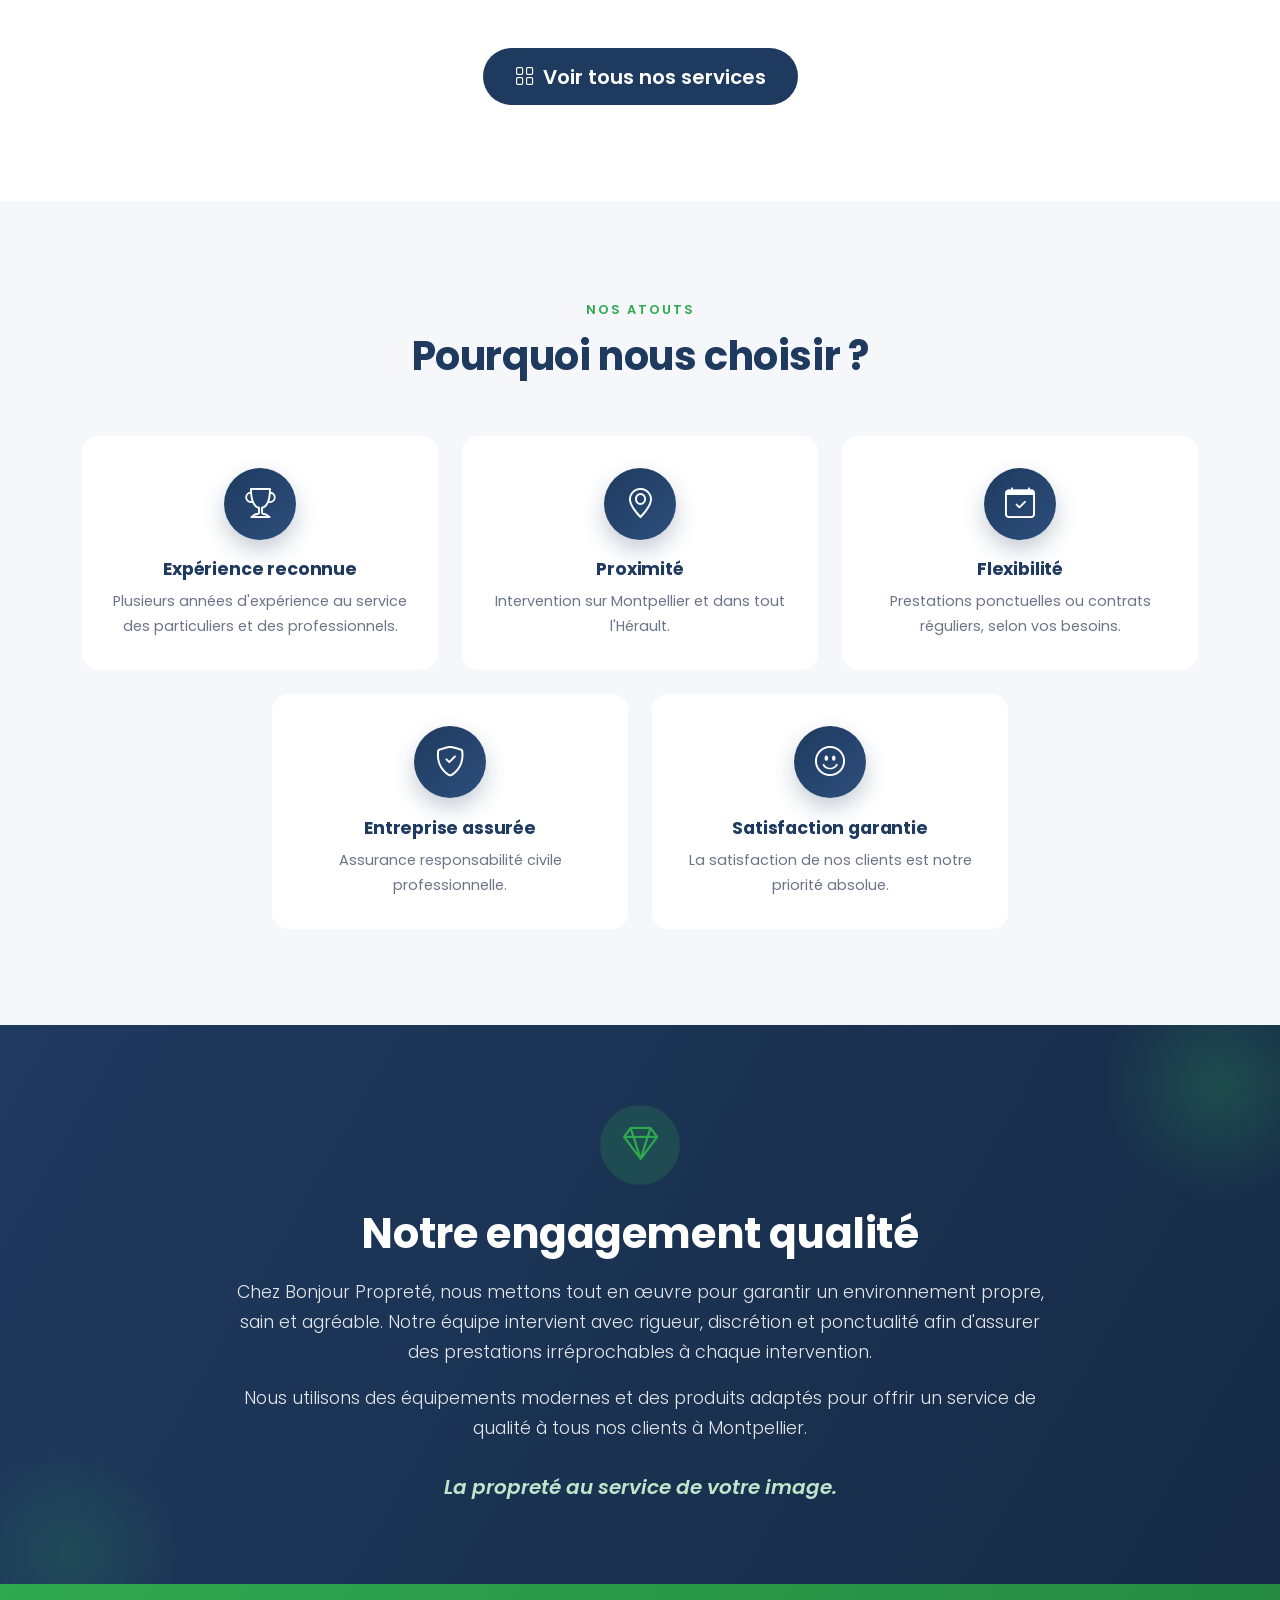
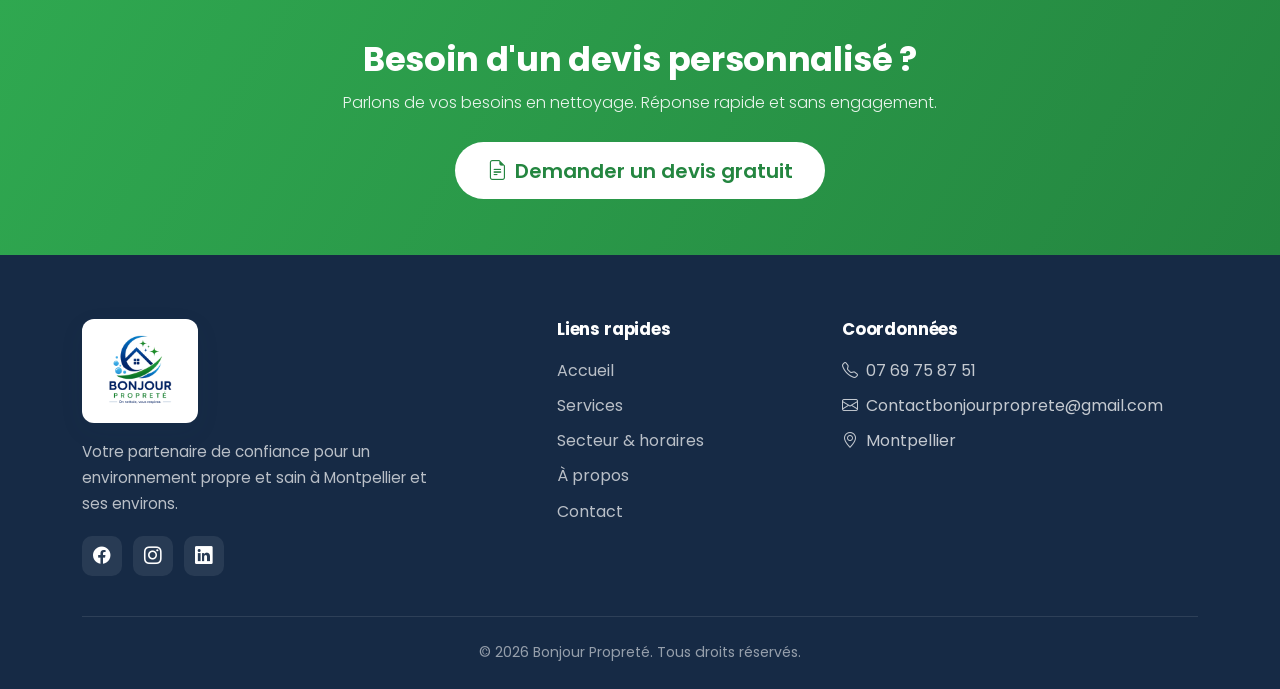
==== commit 59d1c448: "Refonte contenu : accueil, services, a propos, formulaire enrichi + nouvelle page Secteur & horaires" ====
--- a/index.html
+++ b/index.html
@@ -53,6 +53,7 @@
                     <ul class="navbar-nav ms-auto align-items-lg-center">
                         <li class="nav-item"><a class="nav-link active" href="index.html">Accueil</a></li>
                         <li class="nav-item"><a class="nav-link" href="services.html">Services</a></li>
+                        <li class="nav-item"><a class="nav-link" href="secteur.html">Secteur &amp; horaires</a></li>
                         <li class="nav-item"><a class="nav-link" href="apropos.html">À propos</a></li>
                         <li class="nav-item"><a class="nav-link" href="contact.html">Contact</a></li>
                         <li class="nav-item ms-lg-3 mt-2 mt-lg-0">
@@ -77,15 +78,21 @@
                         Votre partenaire de confiance pour un environnement propre et sain
                     </h1>
                     <p class="bp-hero-subtitle reveal" data-reveal>
-                        Bonjour Propreté accompagne les entreprises, copropriétés et professionnels
-                        avec des prestations de nettoyage de qualité à Montpellier et ses environs.
+                        Entreprise de nettoyage professionnelle pour particuliers, professionnels,
+                        copropriétés et commerces à Montpellier et dans tout l'Hérault.
                     </p>
+                    <ul class="bp-hero-features reveal" data-reveal>
+                        <li><i class="bi bi-check-circle-fill"></i> Devis gratuit sous 24h</li>
+                        <li><i class="bi bi-check-circle-fill"></i> Intervention rapide</li>
+                        <li><i class="bi bi-check-circle-fill"></i> Personnel qualifié</li>
+                        <li><i class="bi bi-check-circle-fill"></i> Produits respectueux de l'environnement</li>
+                    </ul>
                     <div class="bp-hero-actions reveal" data-reveal>
                         <a href="contact.html" class="btn btn-bp-green btn-lg">
                             <i class="bi bi-file-earmark-text me-2"></i>Demander un devis
                         </a>
-                        <a href="contact.html" class="btn btn-bp-outline-light btn-lg">
-                            <i class="bi bi-telephone me-2"></i>Nous contacter
+                        <a href="tel:+33769758751" class="btn btn-bp-outline-light btn-lg">
+                            <i class="bi bi-telephone me-2"></i>Nous appeler
                         </a>
                     </div>
                 </div>
@@ -101,10 +108,10 @@
         <div class="container">
             <div class="text-center bp-section-head reveal" data-reveal>
                 <span class="bp-eyebrow">Nos services</span>
-                <h2 class="bp-section-title">Des prestations complètes et professionnelles</h2>
+                <h2 class="bp-section-title">Nos principaux services</h2>
                 <p class="bp-section-text mx-auto">
-                    Nous proposons une gamme étendue de services de nettoyage adaptés à chaque type d'espace,
-                    avec une exigence constante de qualité.
+                    Une gamme complète de prestations de nettoyage pour les particuliers, les bureaux,
+                    les copropriétés et les commerces.
                 </p>
             </div>
 
@@ -112,11 +119,11 @@
                 <div class="col-md-6 col-lg-4 reveal" data-reveal>
                     <article class="bp-service-card h-100">
                         <div class="bp-service-media">
-                            <img src="images/services/immeuble.jpg" alt="Nettoyage d'immeubles et copropriétés" loading="lazy">
+                            <img src="images/services/bureaux.jpg" alt="Nettoyage de bureaux" loading="lazy">
                         </div>
                         <div class="bp-service-body">
-                            <h3>Nettoyage d'immeubles et copropriétés</h3>
-                            <p>Entretien régulier et soigné de vos immeubles et résidences pour un cadre de vie agréable.</p>
+                            <h3>Nettoyage de bureaux</h3>
+                            <p>Entretien quotidien ou hebdomadaire de vos espaces de travail.</p>
                             <a href="services.html" class="bp-service-link">En savoir plus <i class="bi bi-arrow-right"></i></a>
                         </div>
                     </article>
@@ -124,11 +131,11 @@
                 <div class="col-md-6 col-lg-4 reveal" data-reveal>
                     <article class="bp-service-card h-100">
                         <div class="bp-service-media">
-                            <img src="images/services/bureaux.jpg" alt="Entretien des bureaux et locaux professionnels" loading="lazy">
+                            <img src="images/services/communes.jpg" alt="Nettoyage de copropriétés" loading="lazy">
                         </div>
                         <div class="bp-service-body">
-                            <h3>Entretien des bureaux et locaux professionnels</h3>
-                            <p>Des espaces de travail propres et sains pour le bien-être de vos équipes et clients.</p>
+                            <h3>Nettoyage de copropriétés</h3>
+                            <p>Hall d'entrée, escaliers, ascenseurs, locaux poubelles.</p>
                             <a href="services.html" class="bp-service-link">En savoir plus <i class="bi bi-arrow-right"></i></a>
                         </div>
                     </article>
@@ -136,11 +143,11 @@
                 <div class="col-md-6 col-lg-4 reveal" data-reveal>
                     <article class="bp-service-card h-100">
                         <div class="bp-service-media">
-                            <img src="images/services/vitres.jpg" alt="Lavage des vitres et surfaces vitrées" loading="lazy">
+                            <img src="images/services/vitres.jpg" alt="Nettoyage de vitres" loading="lazy">
                         </div>
                         <div class="bp-service-body">
-                            <h3>Lavage des vitres et surfaces vitrées</h3>
-                            <p>Vitres, baies et surfaces vitrées impeccables grâce à un matériel professionnel.</p>
+                            <h3>Nettoyage de vitres</h3>
+                            <p>Vitrines, bureaux, commerces, immeubles.</p>
                             <a href="services.html" class="bp-service-link">En savoir plus <i class="bi bi-arrow-right"></i></a>
                         </div>
                     </article>
@@ -151,6 +158,54 @@
                 <a href="services.html" class="btn btn-bp-navy btn-lg">
                     <i class="bi bi-grid me-2"></i>Voir tous nos services
                 </a>
+            </div>
+        </div>
+    </section>
+
+    <!-- ================= POURQUOI NOUS CHOISIR ================= -->
+    <section class="bp-section bp-section-alt">
+        <div class="container">
+            <div class="text-center bp-section-head reveal" data-reveal>
+                <span class="bp-eyebrow">Nos atouts</span>
+                <h2 class="bp-section-title">Pourquoi nous choisir ?</h2>
+            </div>
+
+            <div class="row g-4 justify-content-center">
+                <div class="col-md-6 col-lg-4 reveal" data-reveal>
+                    <div class="bp-why-card h-100">
+                        <div class="bp-why-icon"><i class="bi bi-trophy"></i></div>
+                        <h3>Expérience reconnue</h3>
+                        <p>Plusieurs années d'expérience au service des particuliers et des professionnels.</p>
+                    </div>
+                </div>
+                <div class="col-md-6 col-lg-4 reveal" data-reveal>
+                    <div class="bp-why-card h-100">
+                        <div class="bp-why-icon"><i class="bi bi-geo-alt"></i></div>
+                        <h3>Proximité</h3>
+                        <p>Intervention sur Montpellier et dans tout l'Hérault.</p>
+                    </div>
+                </div>
+                <div class="col-md-6 col-lg-4 reveal" data-reveal>
+                    <div class="bp-why-card h-100">
+                        <div class="bp-why-icon"><i class="bi bi-calendar-check"></i></div>
+                        <h3>Flexibilité</h3>
+                        <p>Prestations ponctuelles ou contrats réguliers, selon vos besoins.</p>
+                    </div>
+                </div>
+                <div class="col-md-6 col-lg-4 reveal" data-reveal>
+                    <div class="bp-why-card h-100">
+                        <div class="bp-why-icon"><i class="bi bi-shield-check"></i></div>
+                        <h3>Entreprise assurée</h3>
+                        <p>Assurance responsabilité civile professionnelle.</p>
+                    </div>
+                </div>
+                <div class="col-md-6 col-lg-4 reveal" data-reveal>
+                    <div class="bp-why-card h-100">
+                        <div class="bp-why-icon"><i class="bi bi-emoji-smile"></i></div>
+                        <h3>Satisfaction garantie</h3>
+                        <p>La satisfaction de nos clients est notre priorité absolue.</p>
+                    </div>
+                </div>
             </div>
         </div>
     </section>
@@ -212,6 +267,7 @@
                     <ul class="bp-footer-links">
                         <li><a href="index.html">Accueil</a></li>
                         <li><a href="services.html">Services</a></li>
+                        <li><a href="secteur.html">Secteur &amp; horaires</a></li>
                         <li><a href="apropos.html">À propos</a></li>
                         <li><a href="contact.html">Contact</a></li>
                     </ul>
--- a/css/style.css
+++ b/css/style.css
@@ -1170,3 +1170,132 @@
         font-size: 1rem;
     }
 }
+
+/* ===================== POINTS FORTS DU HERO ===================== */
+.bp-hero-features {
+    list-style: none;
+    padding: 0;
+    margin: 0 0 2.2rem;
+    display: flex;
+    flex-wrap: wrap;
+    gap: 0.6rem 1.8rem;
+}
+
+.bp-hero-features li {
+    display: flex;
+    align-items: center;
+    gap: 0.55rem;
+    color: rgba(255, 255, 255, 0.95);
+    font-weight: 500;
+    font-size: clamp(0.92rem, 1.6vw, 1.02rem);
+}
+
+.bp-hero-features i {
+    color: var(--bp-green);
+    font-size: 1.15rem;
+}
+
+/* ===================== SECTEUR D'INTERVENTION ===================== */
+.bp-zone-grid {
+    list-style: none;
+    padding: 0;
+    margin: 0;
+    display: grid;
+    grid-template-columns: repeat(auto-fill, minmax(200px, 1fr));
+    gap: 1rem;
+}
+
+.bp-zone-item {
+    display: flex;
+    align-items: center;
+    gap: 0.7rem;
+    background-color: #fff;
+    border-radius: 12px;
+    padding: 1rem 1.2rem;
+    box-shadow: var(--bp-shadow-soft);
+    font-weight: 500;
+    color: var(--bp-navy);
+    transition: transform 0.3s ease, box-shadow 0.3s ease;
+}
+
+.bp-zone-item:hover {
+    transform: translateY(-4px);
+    box-shadow: var(--bp-shadow);
+}
+
+.bp-zone-item i {
+    color: var(--bp-green);
+    font-size: 1.2rem;
+}
+
+.bp-zone-note {
+    margin-top: 1.5rem;
+    color: var(--bp-muted);
+    font-style: italic;
+}
+
+/* ===================== HORAIRES ===================== */
+.bp-hours-card {
+    background-color: #fff;
+    border-radius: var(--bp-radius);
+    padding: 2rem 2.2rem;
+    box-shadow: var(--bp-shadow-soft);
+    border-top: 4px solid var(--bp-green);
+}
+
+.bp-hours-list {
+    list-style: none;
+    padding: 0;
+    margin: 0;
+}
+
+.bp-hours-list li {
+    display: flex;
+    justify-content: space-between;
+    align-items: center;
+    padding: 0.85rem 0;
+    border-bottom: 1px solid rgba(31, 58, 95, 0.08);
+}
+
+.bp-hours-list li:last-child {
+    border-bottom: none;
+}
+
+.bp-hours-list .bp-day {
+    font-weight: 600;
+    color: var(--bp-navy);
+}
+
+.bp-hours-list .bp-time {
+    color: var(--bp-muted);
+    font-weight: 500;
+}
+
+.bp-hours-list .bp-closed {
+    color: #c0392b;
+    font-weight: 600;
+}
+
+.bp-interventions {
+    list-style: none;
+    padding: 0;
+    margin: 1.5rem 0 0;
+}
+
+.bp-interventions li {
+    position: relative;
+    padding-left: 1.9rem;
+    margin-bottom: 0.85rem;
+    color: var(--bp-text);
+    font-weight: 500;
+}
+
+.bp-interventions li::before {
+    content: '\F26A';
+    font-family: 'bootstrap-icons';
+    position: absolute;
+    left: 0;
+    top: 0;
+    color: var(--bp-green);
+    font-size: 1.1rem;
+}
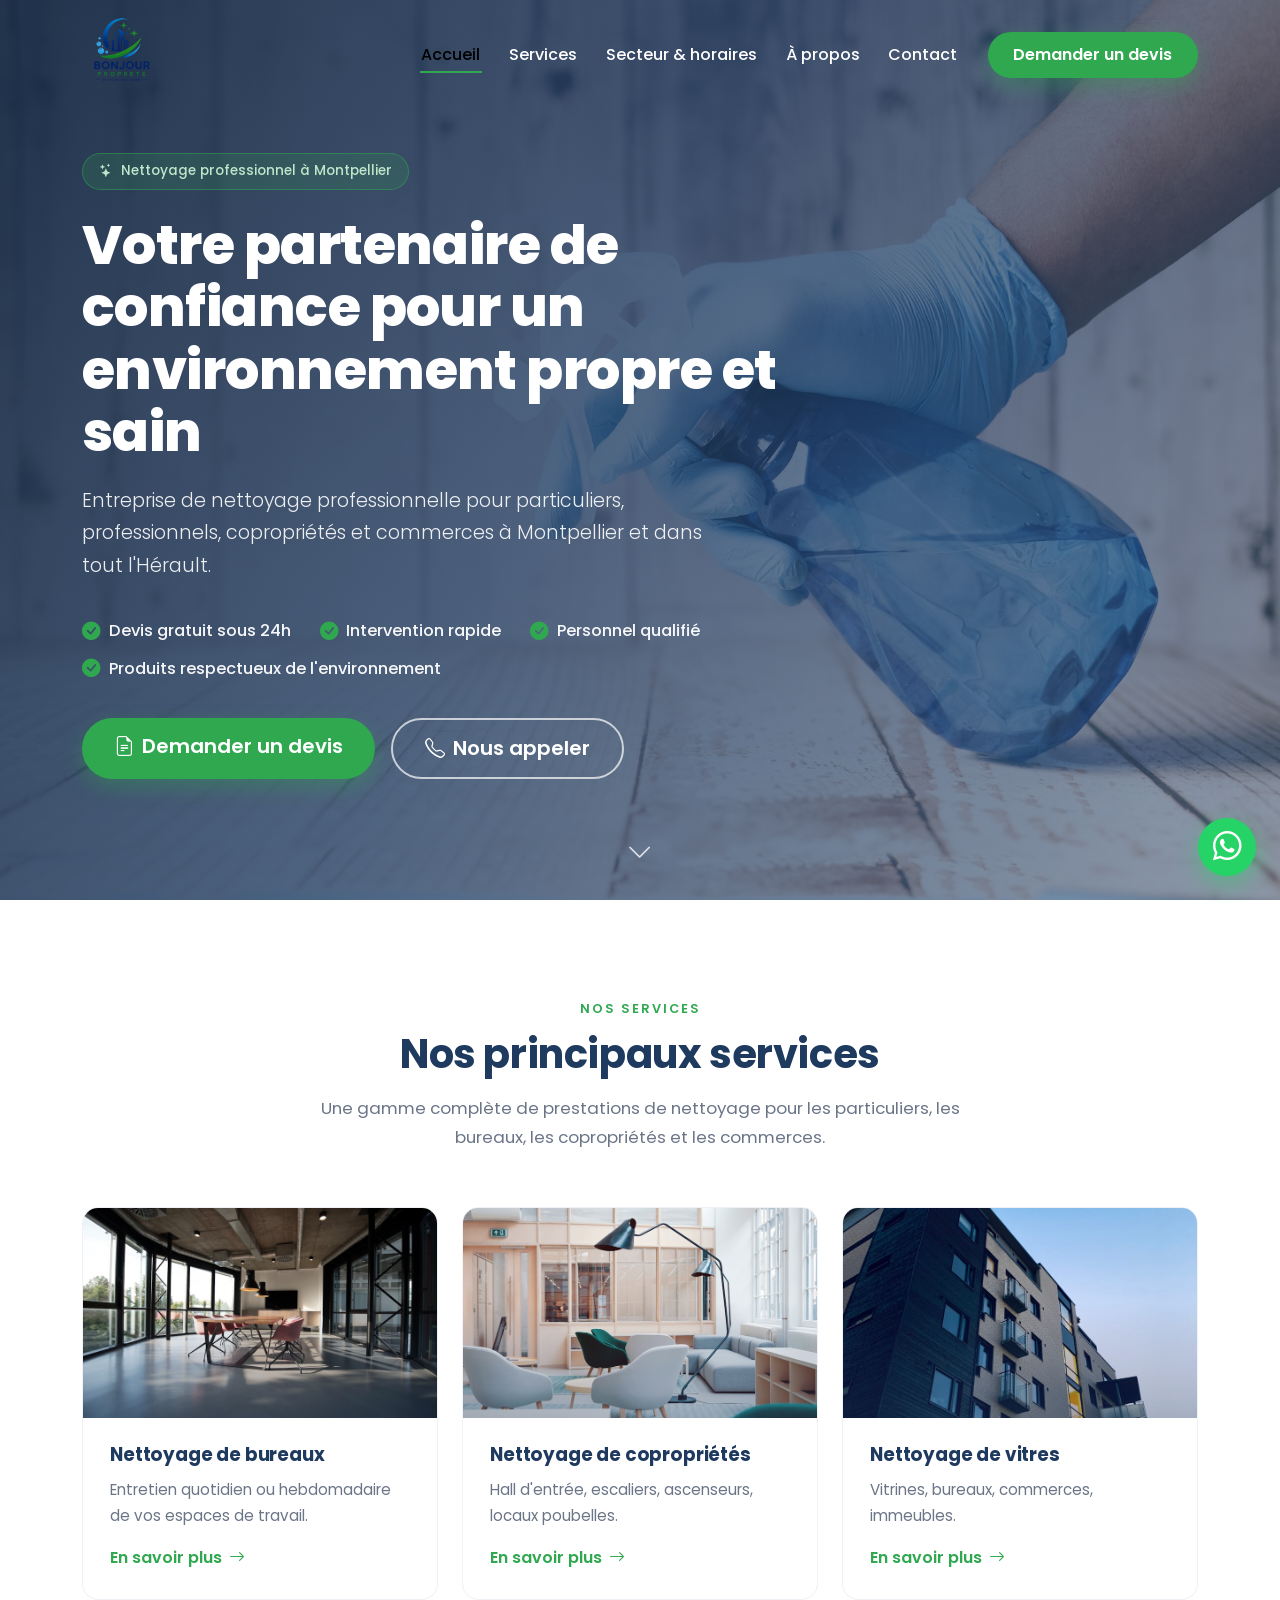
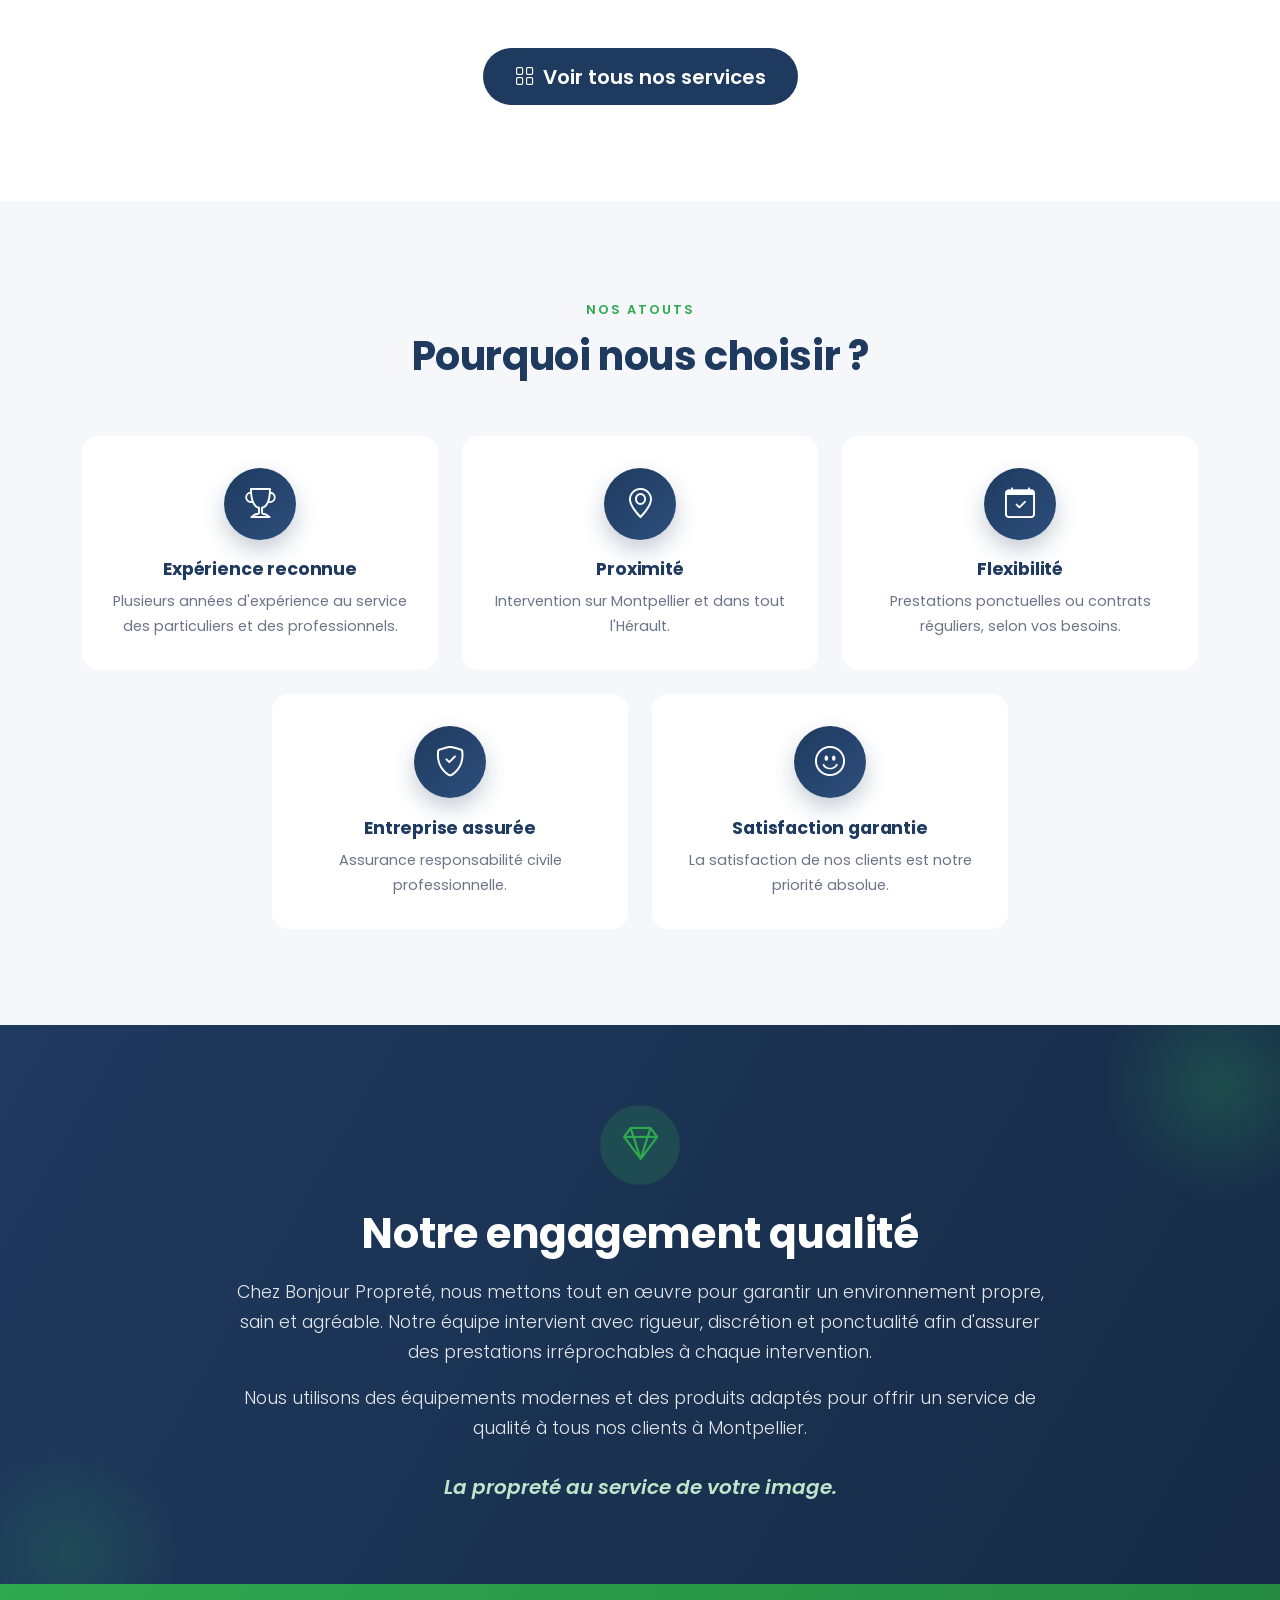
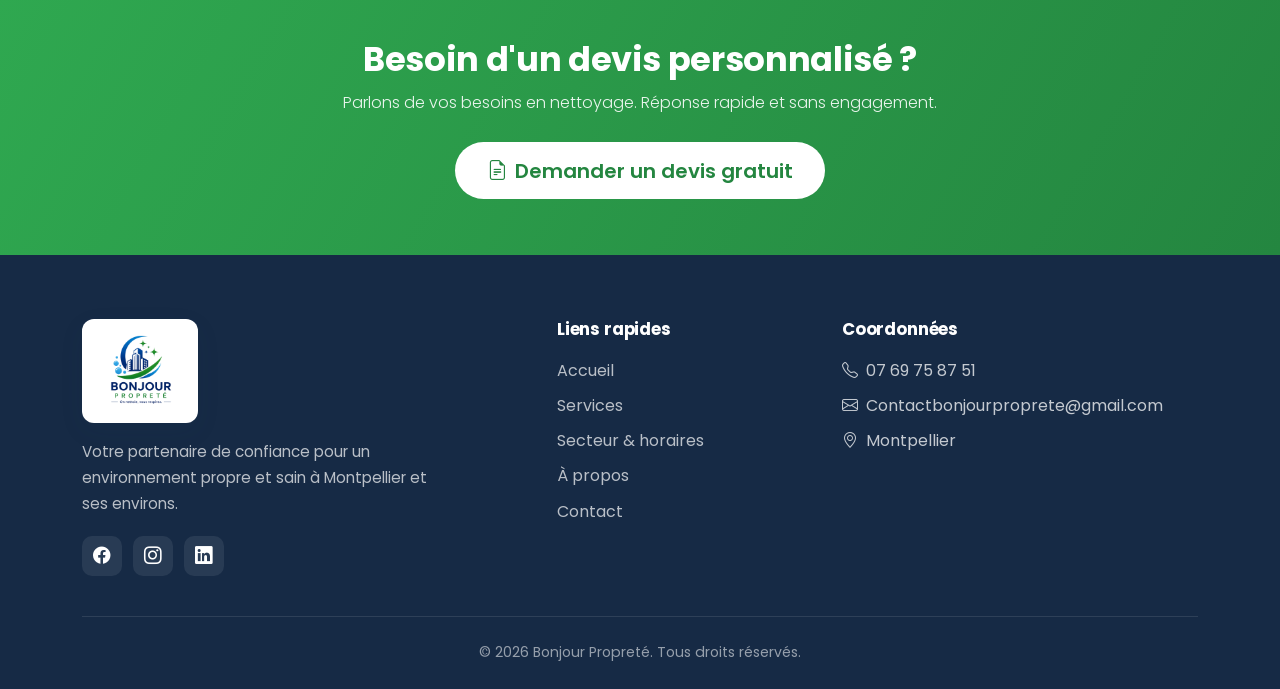
==== commit 0dd0feea: "Remplacement du logo par le nouveau (Bonjourpropete2) Co-authored-by: Cursor <cursoragent@cursor.com" ====
--- a/index.html
+++ b/index.html
@@ -41,7 +41,7 @@
             <div class="container">
                 <a class="navbar-brand" href="index.html">
                     <span class="bp-logo-badge">
-                        <img src="images/BonjourPropete-.png" alt="Bonjour Propreté - entreprise de nettoyage" class="bp-logo-img">
+                        <img src="images/Bonjourpropete2-removebg-preview.png" alt="Bonjour Propreté - entreprise de nettoyage" class="bp-logo-img">
                     </span>
                 </a>
 
@@ -250,7 +250,7 @@
                 <div class="col-lg-4">
                     <a class="navbar-brand d-inline-flex mb-3" href="index.html">
                         <span class="bp-logo-badge">
-                            <img src="images/BonjourPropete-.png" alt="Bonjour Propreté" class="bp-logo-img">
+                            <img src="images/Bonjourpropete2-removebg-preview.png" alt="Bonjour Propreté" class="bp-logo-img">
                         </span>
                     </a>
                     <p class="bp-footer-text">
--- a/css/style.css
+++ b/css/style.css
@@ -26,6 +26,8 @@
 
 html {
     scroll-behavior: smooth;
+    overflow-x: hidden;
+    width: 100%;
 }
 
 body {
@@ -33,6 +35,10 @@
     color: var(--bp-text);
     background-color: var(--bp-white);
     overflow-x: hidden;
+    width: 100%;
+    max-width: 100%;
+    position: relative;
+    overflow-wrap: break-word;
 }
 
 h1, h2, h3, h4, h5, h6 {
@@ -203,7 +209,8 @@
     .bp-navbar .nav-link {
         color: var(--bp-navy);
     }
-    .bp-navbar .navbar-toggler-icon {
+    .bp-navbar:not(.scrolled) .navbar-toggler-icon,
+    .bp-navbar.scrolled .navbar-toggler-icon {
         filter: none;
     }
     .navbar-toggler {
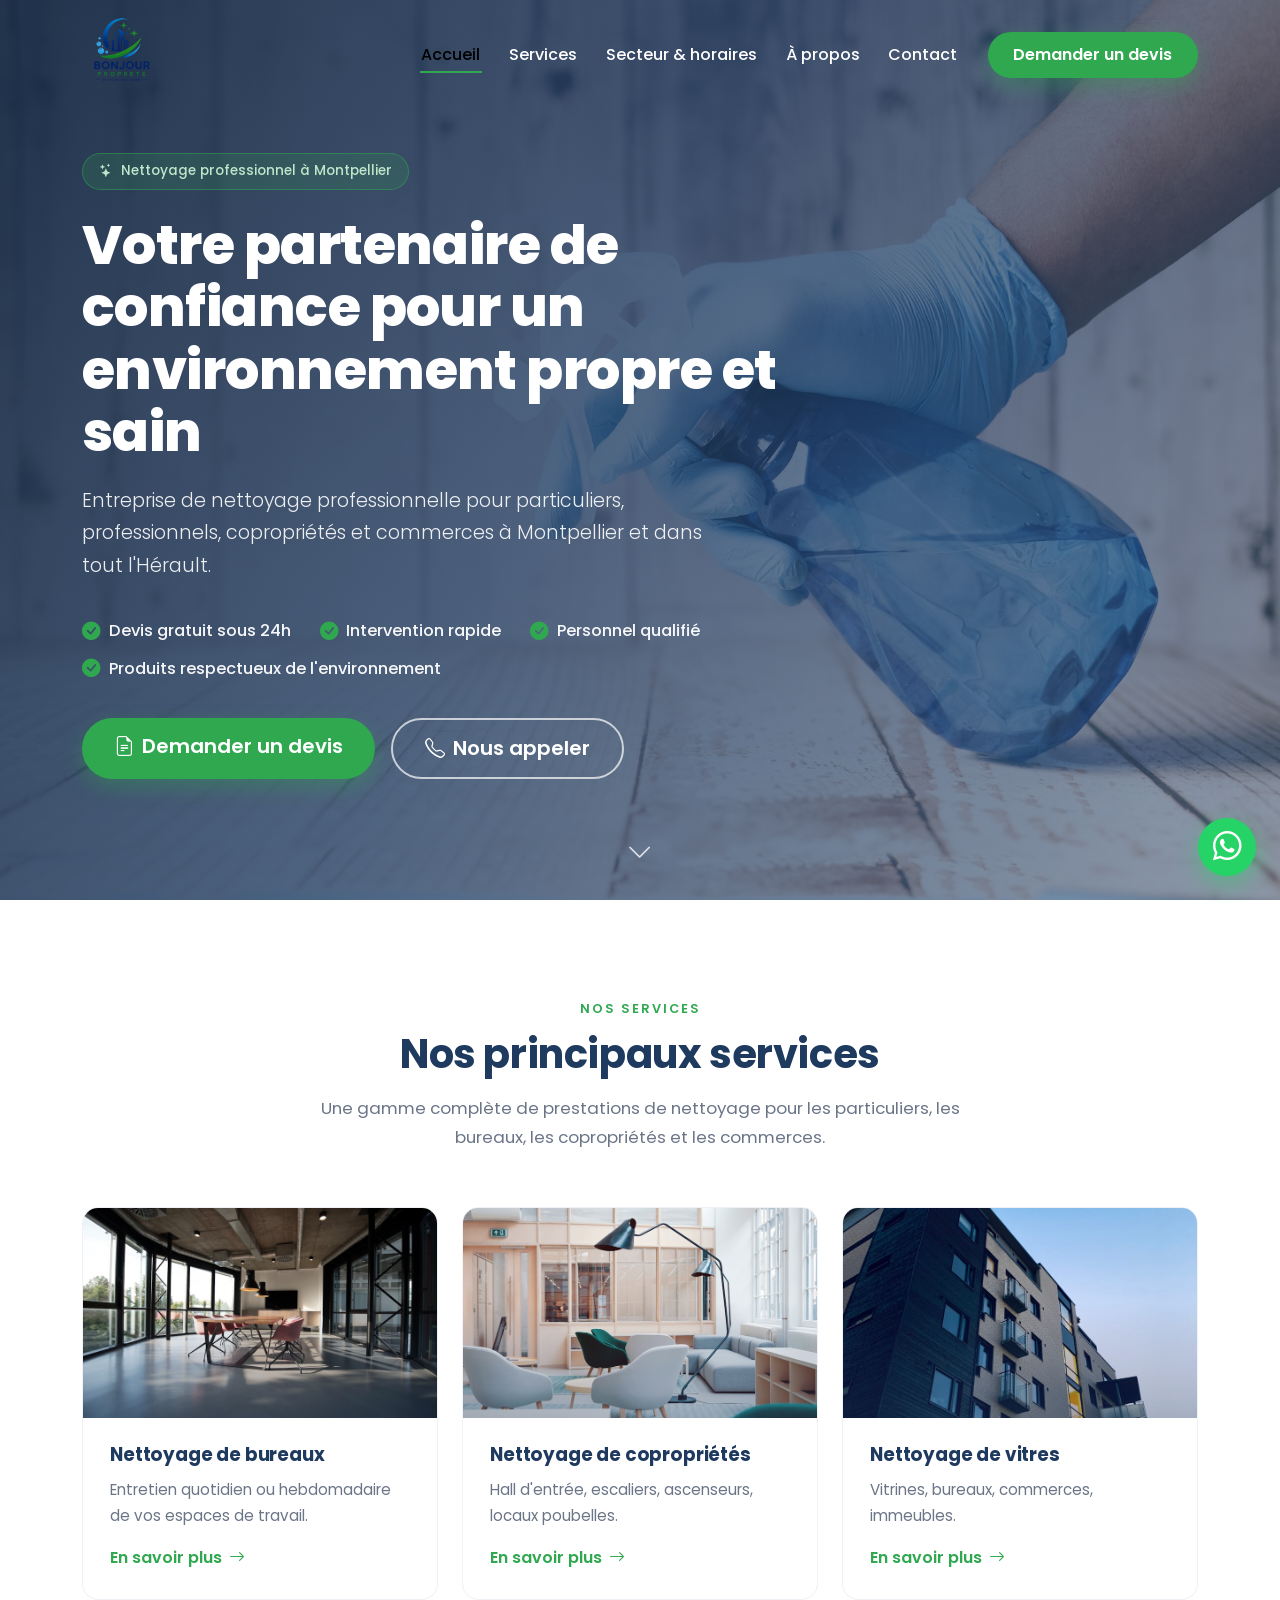
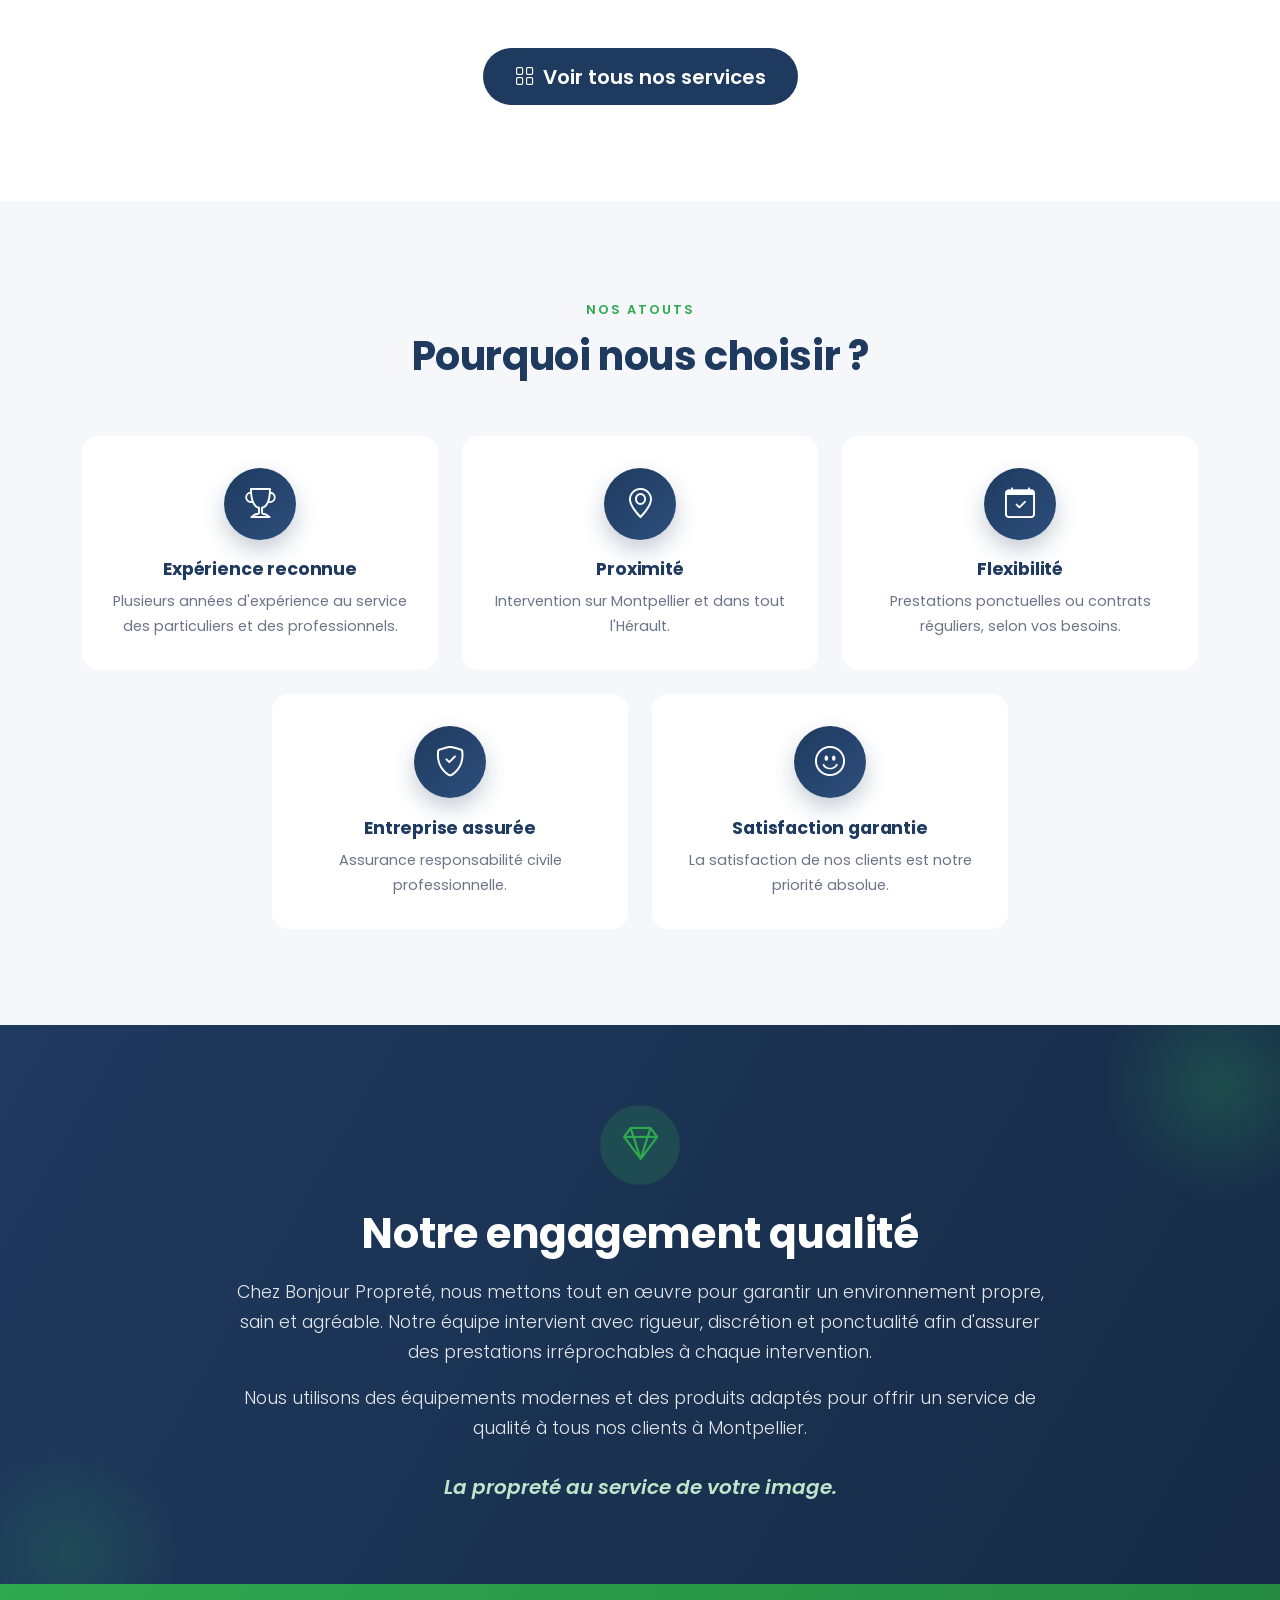
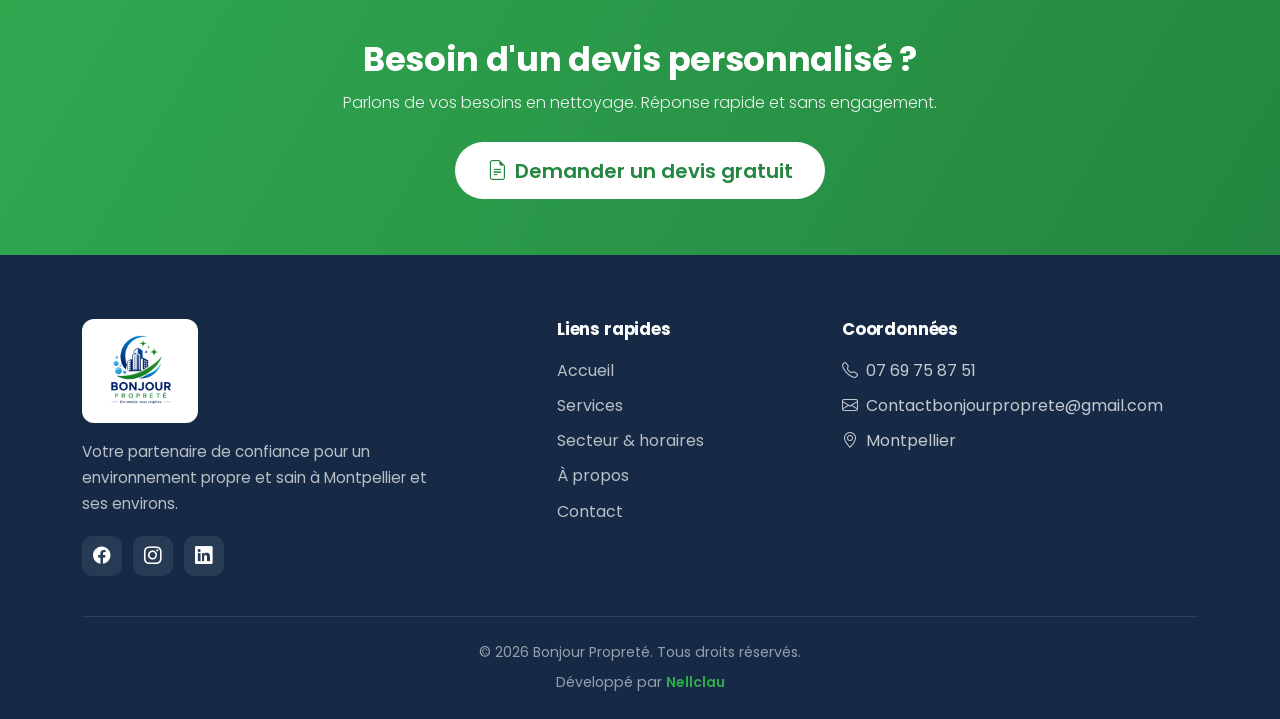
==== commit ee824a66: "Ajout credit 'Developpe par Nellclau' avec lien GitHub dans le footer Co-authored-by: Cursor <cursor" ====
--- a/index.html
+++ b/index.html
@@ -283,6 +283,7 @@
             </div>
             <div class="bp-footer-bottom">
                 <p>© <span id="year"></span> Bonjour Propreté. Tous droits réservés.</p>
+                <p class="bp-credit">Développé par <a href="https://github.com/Nellclau5" target="_blank" rel="noopener">Nellclau</a></p>
             </div>
         </div>
     </footer>
--- a/css/style.css
+++ b/css/style.css
@@ -960,6 +960,22 @@
     color: rgba(255, 255, 255, 0.55);
 }
 
+.bp-credit {
+    margin-top: 0.4rem !important;
+}
+
+.bp-credit a {
+    color: var(--bp-green);
+    text-decoration: none;
+    font-weight: 600;
+    transition: color 0.25s ease;
+}
+
+.bp-credit a:hover {
+    color: var(--bp-blue-light);
+    text-decoration: underline;
+}
+
 /* ===================== WHATSAPP FLOTTANT ===================== */
 .bp-whatsapp {
     position: fixed;
